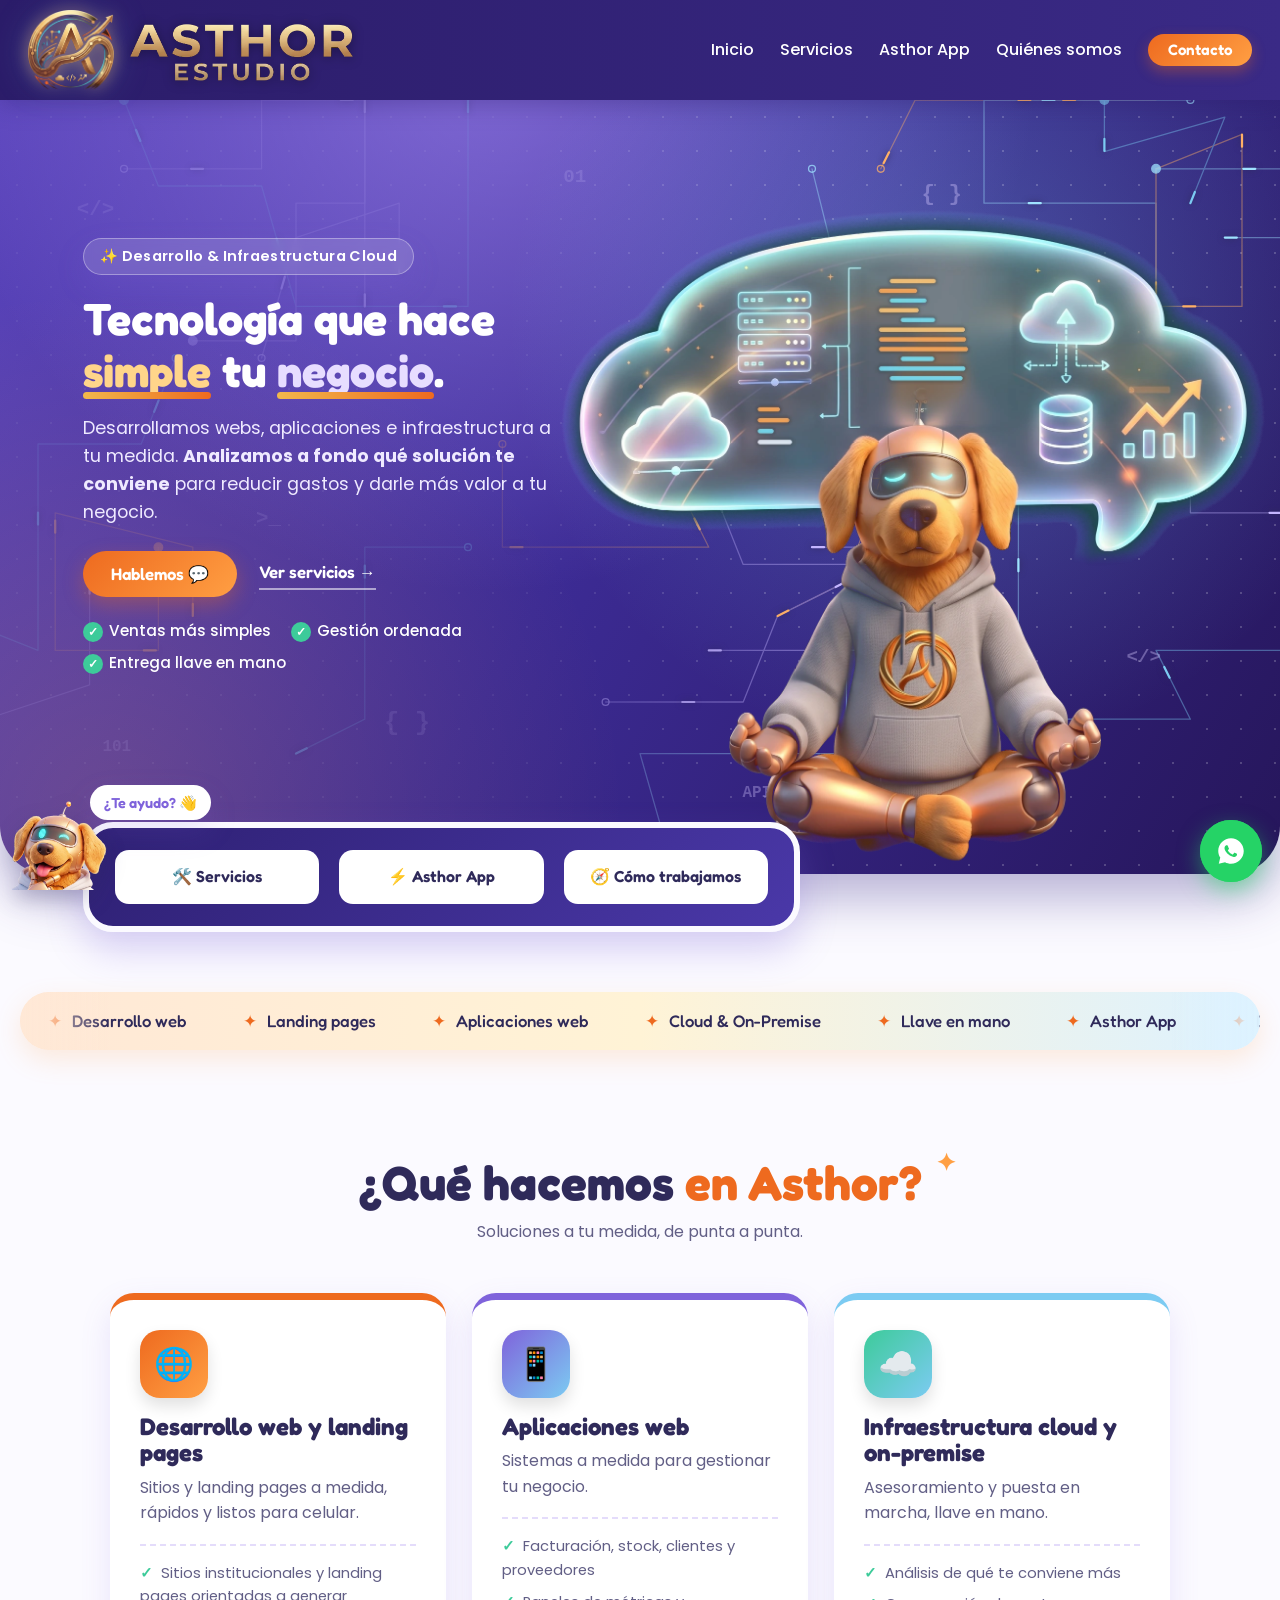
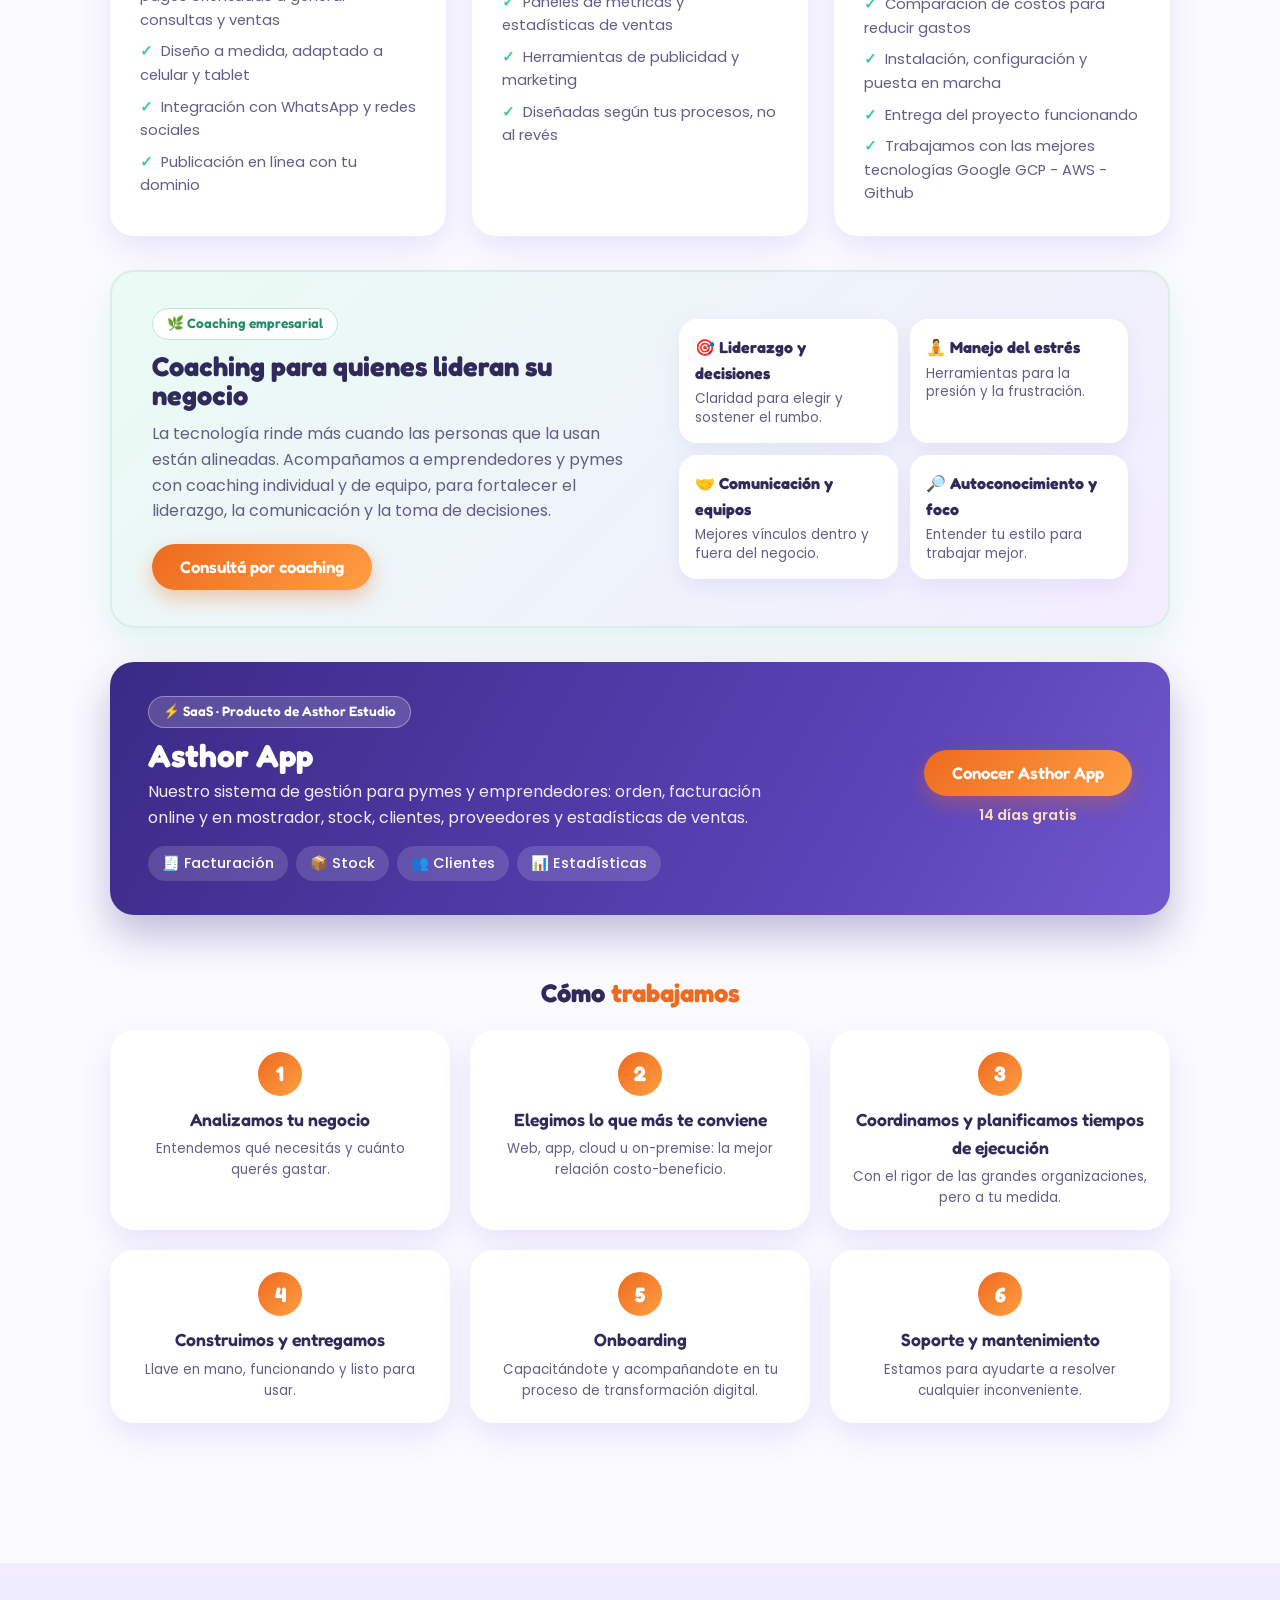
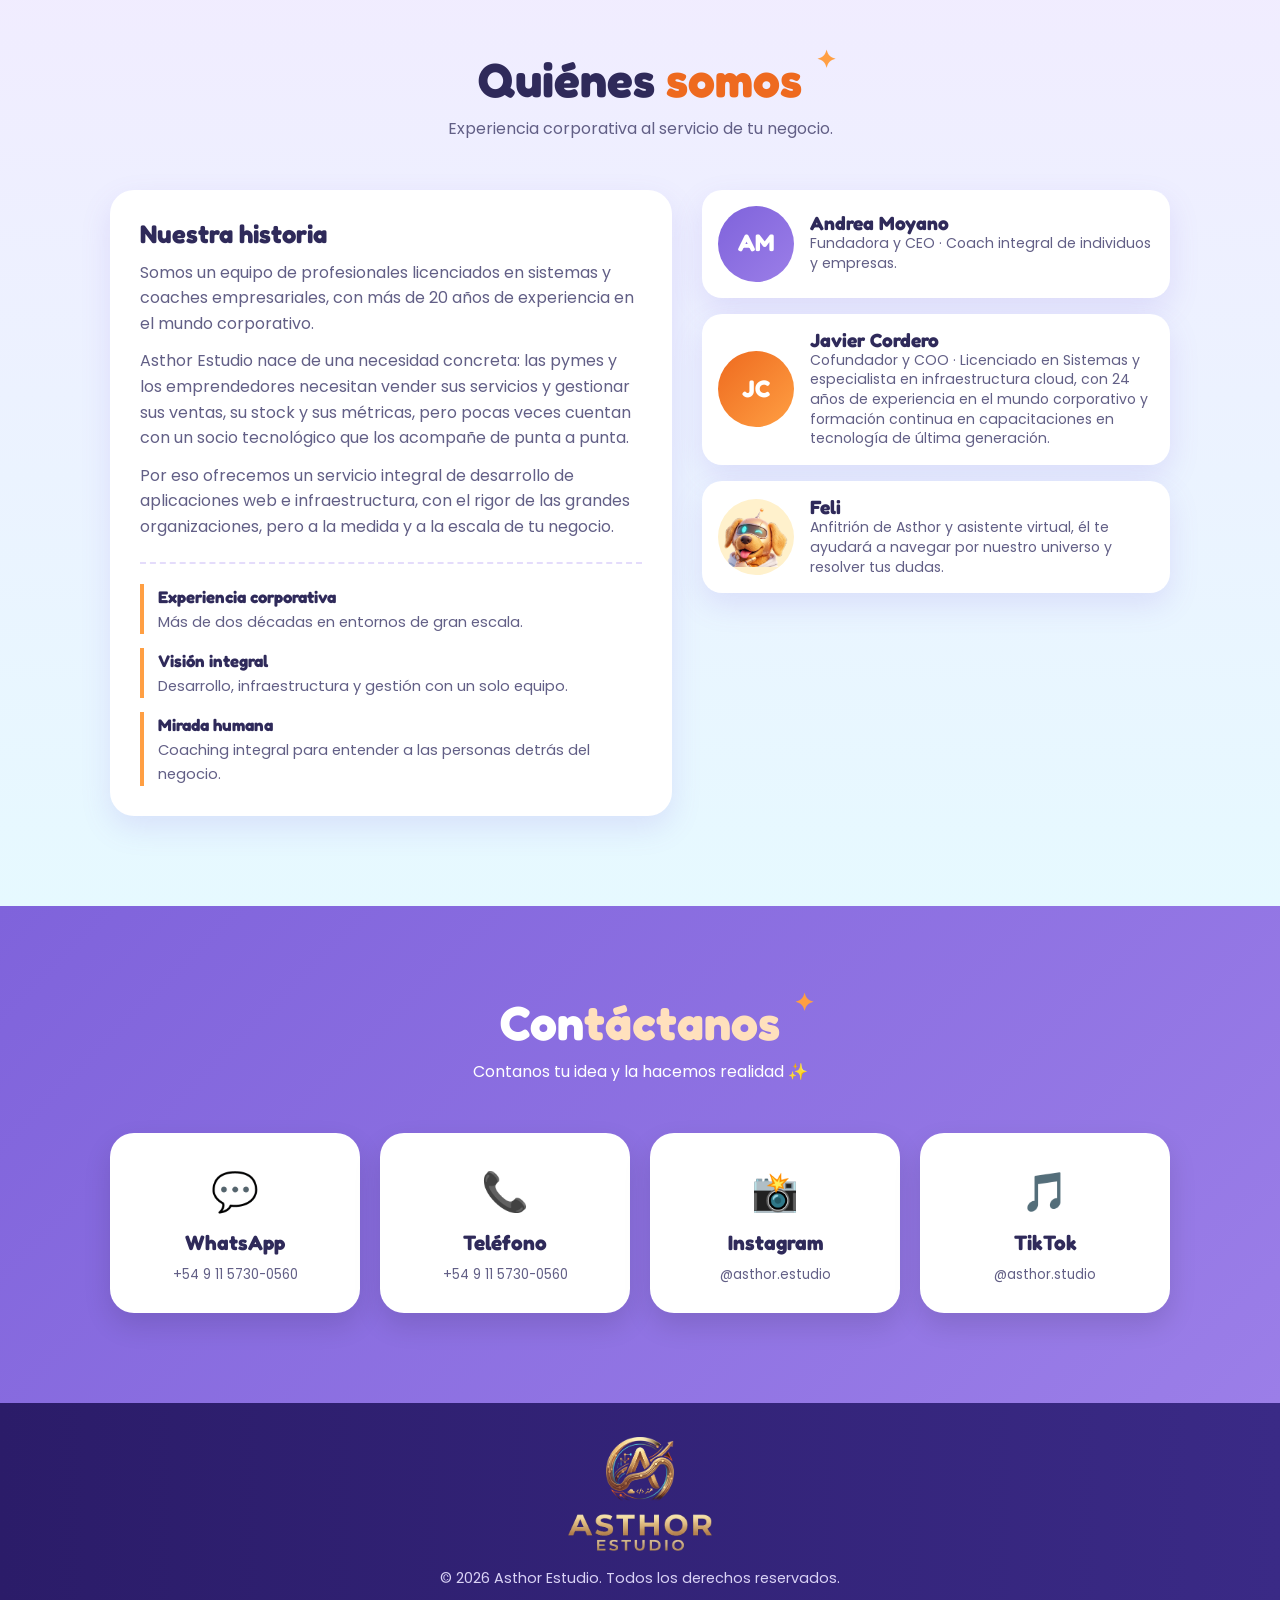
==== index.html @ 8342a40b "primer commit de Asthor web y Asthor app" ====
<!DOCTYPE html>
<html lang="es">
<head>
  <meta charset="UTF-8">
  <meta name="viewport" content="width=device-width, initial-scale=1">
  <title>Asthor Estudio | Desarrollo e infraestructura cloud</title>
  <meta name="description" content="Asthor Estudio: desarrollo web, aplicaciones, infraestructura cloud y on-premise llave en mano, y Asthor App, el sistema de gestión para pymes.">
  <link rel="icon" type="image/png" href="img/favicon.png">
  <meta name="theme-color" content="#3A2A86">
  <meta property="og:type" content="website">
  <meta property="og:locale" content="es_AR">
  <meta property="og:site_name" content="Asthor Estudio">
  <meta property="og:title" content="Asthor Estudio | Tecnología que hace simple tu negocio">
  <meta property="og:description" content="Desarrollo web, aplicaciones e infraestructura cloud llave en mano, y Asthor App, el sistema de gestión para pymes.">
  <meta property="og:url" content="https://asthor.com.ar/">
  <meta property="og:image" content="https://asthor.com.ar/img/og-asthor.jpg">
  <meta name="twitter:card" content="summary_large_image">
  <link rel="canonical" href="https://asthor.com.ar/">
  <link rel="preconnect" href="https://fonts.googleapis.com">
  <link rel="preconnect" href="https://fonts.gstatic.com" crossorigin>
  <link href="https://fonts.googleapis.com/css2?family=Fredoka:wght@500;600;700&family=Poppins:wght@400;500;600&display=swap" rel="stylesheet">
  <link rel="stylesheet" href="brand.css">
  <link rel="stylesheet" href="styles.css">
</head>
<body>

  <!-- NAV -->
  <header class="nav">
    <a href="#inicio" class="brand"><img class="brand-mark" src="img/asthor-mark.webp" width="700" height="650" alt=""><img class="brand-word" src="img/asthor-word.webp" width="816" height="227" alt="Asthor Estudio"></a>
    <button class="burger" id="burger" aria-label="Abrir menú" aria-expanded="false"><span></span><span></span><span></span></button>
    <nav class="links" id="links">
      <a href="#inicio">Inicio</a>
      <a href="#servicios">Servicios</a>
      <a href="asthor-app.html">Asthor App</a>
      <a href="#nosotros">Quiénes somos</a>
      <a href="#contacto" class="btn btn-sm">Contacto</a>
    </nav>
  </header>

  <main>
    <!-- INICIO -->
    <section id="inicio" class="stage">
      <div class="panel"><div class="tech-bg" aria-hidden="true"><svg class="tb-svg" viewBox="0 0 1600 900" preserveAspectRatio="xMidYMid slice" aria-hidden="true"><g fill="none" stroke-width="1.5" stroke-linecap="round" stroke-linejoin="round" opacity=".42"><path d="M1120 680L1120 440L880 440L920 540L1160 540L1160 460L960 460" stroke="#C4B5FF"/><path d="M400 760L480 720L480 520L600 520" stroke="#7CCBF2"/><path d="M1240 0L1400 0L1400 0L1280 0L1280 0L1120 0L1080 80" stroke="#FFB066"/><path d="M1000 520L1160 520L1160 600L1080 560L1080 360" stroke="#C4B5FF"/><path d="M1400 240L1400 120L1200 120L1200 0L1440 0" stroke="#9FE3FF"/><path d="M520 200L520 120L400 160L360 300" stroke="#C4B5FF"/><path d="M600 0L600 240L400 240L360 100L240 100L200 0" stroke="#7CCBF2"/><path d="M960 600L1040 560L1080 440L840 440L880 520L640 520L640 400" stroke="#FFB066"/><path d="M1040 560L960 600L920 700L760 700" stroke="#C4B5FF"/><path d="M1480 160L1600 160L1560 80L1400 80" stroke="#9FE3FF"/><path d="M160 560L160 680L40 720L40 900" stroke="#C4B5FF"/><path d="M1240 720L1440 720L1400 640L1600 640L1600 880L1600 840L1600 900" stroke="#7CCBF2"/><path d="M280 600L280 520L120 480L120 640L240 640L240 520" stroke="#FFB066"/><path d="M480 240L480 0L360 0L360 80L200 80" stroke="#C4B5FF"/><path d="M1200 320L1000 320L1000 160L1240 160L1200 240L1040 240L1000 80" stroke="#9FE3FF"/><path d="M480 0L480 120L400 120L400 280L280 280" stroke="#C4B5FF"/><path d="M0 600L100 640L100 400L220 400L260 300" stroke="#7CCBF2"/><path d="M1160 240L1400 240L1400 80L1500 40L1500 240L1260 240L1260 400" stroke="#FFB066"/><path d="M880 640L1080 640L1080 800L1160 800" stroke="#C4B5FF"/><path d="M1360 400L1240 400L1240 640L1040 640L1040 760L800 760L840 900" stroke="#9FE3FF"/><path d="M1560 240L1560 480L1440 480L1440 400L1360 400" stroke="#C4B5FF"/><path d="M1440 120L1480 20L1340 60L1340 0" stroke="#7CCBF2"/></g><g fill="none" stroke-width="2.6" stroke-linecap="round" stroke-linejoin="round" class="tb-pulse"><path d="M1120 680L1120 440L880 440L920 540L1160 540L1160 460L960 460" stroke="#C4B5FF" style="animation-delay:-0.0s"/><path d="M400 760L480 720L480 520L600 520" stroke="#7CCBF2" style="animation-delay:-0.9s"/><path d="M1240 0L1400 0L1400 0L1280 0L1280 0L1120 0L1080 80" stroke="#FFB066" style="animation-delay:-1.8s"/><path d="M1000 520L1160 520L1160 600L1080 560L1080 360" stroke="#C4B5FF" style="animation-delay:-2.7s"/><path d="M1400 240L1400 120L1200 120L1200 0L1440 0" stroke="#9FE3FF" style="animation-delay:-3.6s"/><path d="M520 200L520 120L400 160L360 300" stroke="#C4B5FF" style="animation-delay:-4.5s"/><path d="M600 0L600 240L400 240L360 100L240 100L200 0" stroke="#7CCBF2" style="animation-delay:-5.4s"/><path d="M960 600L1040 560L1080 440L840 440L880 520L640 520L640 400" stroke="#FFB066" style="animation-delay:-6.3s"/><path d="M1040 560L960 600L920 700L760 700" stroke="#C4B5FF" style="animation-delay:-7.2s"/><path d="M1480 160L1600 160L1560 80L1400 80" stroke="#9FE3FF" style="animation-delay:-8.1s"/><path d="M160 560L160 680L40 720L40 900" stroke="#C4B5FF" style="animation-delay:-9.0s"/><path d="M1240 720L1440 720L1400 640L1600 640L1600 880L1600 840L1600 900" stroke="#7CCBF2" style="animation-delay:-9.9s"/><path d="M280 600L280 520L120 480L120 640L240 640L240 520" stroke="#FFB066" style="animation-delay:-10.8s"/><path d="M480 240L480 0L360 0L360 80L200 80" stroke="#C4B5FF" style="animation-delay:-11.7s"/><path d="M1200 320L1000 320L1000 160L1240 160L1200 240L1040 240L1000 80" stroke="#9FE3FF" style="animation-delay:-12.6s"/><path d="M480 0L480 120L400 120L400 280L280 280" stroke="#C4B5FF" style="animation-delay:-13.5s"/><path d="M0 600L100 640L100 400L220 400L260 300" stroke="#7CCBF2" style="animation-delay:-14.4s"/><path d="M1160 240L1400 240L1400 80L1500 40L1500 240L1260 240L1260 400" stroke="#FFB066" style="animation-delay:-15.3s"/><path d="M880 640L1080 640L1080 800L1160 800" stroke="#C4B5FF" style="animation-delay:-16.2s"/><path d="M1360 400L1240 400L1240 640L1040 640L1040 760L800 760L840 900" stroke="#9FE3FF" style="animation-delay:-17.1s"/><path d="M1560 240L1560 480L1440 480L1440 400L1360 400" stroke="#C4B5FF" style="animation-delay:-18.0s"/><path d="M1440 120L1480 20L1340 60L1340 0" stroke="#7CCBF2" style="animation-delay:-18.9s"/></g><g opacity=".75"><circle cx="960" cy="460" r="5" fill="#C4B5FF" stroke="#C4B5FF" stroke-width="1.5"/><circle cx="600" cy="520" r="4" fill="none" stroke="#7CCBF2" stroke-width="1.5"/><circle cx="1080" cy="80" r="4" fill="none" stroke="#FFB066" stroke-width="1.5"/><circle cx="1080" cy="360" r="5" fill="#C4B5FF" stroke="#C4B5FF" stroke-width="1.5"/><circle cx="1440" cy="0" r="4" fill="none" stroke="#9FE3FF" stroke-width="1.5"/><circle cx="360" cy="300" r="4" fill="none" stroke="#C4B5FF" stroke-width="1.5"/><circle cx="200" cy="0" r="5" fill="#7CCBF2" stroke="#7CCBF2" stroke-width="1.5"/><circle cx="640" cy="400" r="4" fill="none" stroke="#FFB066" stroke-width="1.5"/><circle cx="760" cy="700" r="4" fill="none" stroke="#C4B5FF" stroke-width="1.5"/><circle cx="1400" cy="80" r="5" fill="#9FE3FF" stroke="#9FE3FF" stroke-width="1.5"/><circle cx="40" cy="900" r="4" fill="none" stroke="#C4B5FF" stroke-width="1.5"/><circle cx="1600" cy="900" r="4" fill="none" stroke="#7CCBF2" stroke-width="1.5"/><circle cx="240" cy="520" r="5" fill="#FFB066" stroke="#FFB066" stroke-width="1.5"/><circle cx="200" cy="80" r="4" fill="none" stroke="#C4B5FF" stroke-width="1.5"/><circle cx="1000" cy="80" r="4" fill="none" stroke="#9FE3FF" stroke-width="1.5"/><circle cx="280" cy="280" r="5" fill="#C4B5FF" stroke="#C4B5FF" stroke-width="1.5"/><circle cx="260" cy="300" r="4" fill="none" stroke="#7CCBF2" stroke-width="1.5"/><circle cx="1260" cy="400" r="4" fill="none" stroke="#FFB066" stroke-width="1.5"/><circle cx="1160" cy="800" r="5" fill="#C4B5FF" stroke="#C4B5FF" stroke-width="1.5"/><circle cx="840" cy="900" r="4" fill="none" stroke="#9FE3FF" stroke-width="1.5"/><circle cx="1360" cy="400" r="4" fill="none" stroke="#C4B5FF" stroke-width="1.5"/><circle cx="1340" cy="0" r="5" fill="#7CCBF2" stroke="#7CCBF2" stroke-width="1.5"/></g></svg><span class="tb-g" style="left:6%;top:12%;animation-delay:0s;font-size:1.3rem">&lt;/&gt;</span><span class="tb-g" style="left:30%;top:78%;animation-delay:-4s;font-size:1.6rem">{ }</span><span class="tb-g" style="left:44%;top:8%;animation-delay:-2s;font-size:1.2rem">01</span><span class="tb-g" style="left:58%;top:88%;animation-delay:-6s;font-size:1.0rem">API</span><span class="tb-g" style="left:20%;top:52%;animation-delay:-8s;font-size:1.3rem">&gt;_</span><span class="tb-g" style="left:88%;top:70%;animation-delay:-3s;font-size:1.2rem">&lt;/&gt;</span><span class="tb-g" style="left:72%;top:10%;animation-delay:-5s;font-size:1.4rem">{ }</span><span class="tb-g" style="left:8%;top:82%;animation-delay:-7s;font-size:1.0rem">101</span></div>
        <span class="sparkle s1">✦</span><span class="sparkle s2">✦</span><span class="sparkle s3">✦</span>
        <div class="panel-text">
          <p class="pill">✨ Desarrollo &amp; Infraestructura Cloud</p>
          <h1>
            <span class="line" style="--d:.1s">Tecnología que hace</span>
            <span class="line" style="--d:.35s"><em class="grad">simple</em> tu <em class="grad g2">negocio</em>&#8288;.</span>
          </h1>
          <p class="lead">Desarrollamos webs, aplicaciones e infraestructura a tu medida. <strong>Analizamos a fondo qué solución te conviene</strong> para reducir gastos y darle más valor a tu negocio.</p>
          <div class="cta">
            <a class="btn btn-primary" data-link="whatsapp" target="_blank" rel="noopener">Hablemos 💬</a>
            <a class="cta-link" href="#servicios">Ver servicios <span>→</span></a>
          </div>
          <ul class="trust"><li>Ventas más simples</li><li>Gestión ordenada</li><li>Entrega llave en mano</li></ul>
        </div>
        <div class="panel-feli">
          <div class="glow"></div>
          <div class="feli-wrap"><img class="feli-img" src="img/feli-hero.webp" width="1500" height="1391" alt="Feli, el perrito robot anfitrión de Asthor, meditando junto a la nube de tecnologías" fetchpriority="high"></div>
        </div>
      </div>
      <nav class="quick" aria-label="Accesos rápidos">
        <a href="#servicios">🛠️ Servicios</a>
        <a href="asthor-app.html">⚡ Asthor App</a>
        <a href="#proceso">🧭 Cómo trabajamos</a>
      </nav>
    </section>

    <!-- CINTA -->
    <div class="marquee" aria-hidden="true">
      <div class="track" id="track">
        <span><i>✦</i>Desarrollo web</span><span><i>✦</i>Landing pages</span><span><i>✦</i>Aplicaciones web</span><span><i>✦</i>Cloud &amp; On-Premise</span><span><i>✦</i>Llave en mano</span><span><i>✦</i>Asthor App</span>
      </div>
    </div>

    <!-- SERVICIOS -->
    <section id="servicios" class="section">
      <div class="container">
        <h2 class="title reveal">¿Qué hacemos <em class="acc">en Asthor?</em></h2>
        <p class="sub reveal">Soluciones a tu medida, de punta a punta.</p>

        <div class="grid svc-grid">
          <article class="card svc reveal" style="--c:var(--coral)">
            <div class="icon" style="--g:linear-gradient(135deg,#EE6A1F,#FF9F43)">🌐</div>
            <h3>Desarrollo web y landing pages</h3>
            <p>Sitios y landing pages a medida, rápidos y listos para celular.</p>
            <div class="svc-detail" id="d1"><div>
              <!-- EDITAR: detalle real del servicio -->
              <ul><li>Sitios institucionales y landing pages orientadas a generar consultas y ventas</li><li>Diseño a medida, adaptado a celular y tablet</li><li>Integración con WhatsApp y redes sociales</li><li>Publicación en línea con tu dominio</li></ul>
            </div></div>
          </article>

          <article class="card svc reveal" style="--c:var(--violet)">
            <div class="icon" style="--g:linear-gradient(135deg,#7F63DB,#7CCBF2)">📱</div>
            <h3>Aplicaciones web</h3>
            <p>Sistemas a medida para gestionar tu negocio.</p>
            <div class="svc-detail" id="d2"><div>
              <ul><li>Facturación, stock, clientes y proveedores</li><li>Paneles de métricas y estadísticas de ventas</li><li>Herramientas de publicidad y marketing</li><li>Diseñadas según tus procesos, no al revés</li></ul>
            </div></div>
          </article>

          <article class="card svc reveal" style="--c:var(--sky)">
            <div class="icon" style="--g:linear-gradient(135deg,#3DCB9A,#7CCBF2)">☁️</div>
            <h3>Infraestructura cloud y on-premise</h3>
            <p>Asesoramiento y puesta en marcha, llave en mano.</p>
            <div class="svc-detail" id="d3"><div>
              <ul><li>Análisis de qué te conviene más</li><li>Comparación de costos para reducir gastos</li><li>Instalación, configuración y puesta en marcha</li><li>Entrega del proyecto funcionando</li><li>Trabajamos con las mejores tecnologías Google GCP - AWS - Github</li></ul>
            </div></div>
          </article>
        </div>

        <div class="coach-banner reveal" id="coaching">
          <div class="cb-text">
            <span class="cb-badge">🌿 Coaching empresarial</span>
            <h3>Coaching para quienes lideran su negocio</h3>
            <p>La tecnología rinde más cuando las personas que la usan están alineadas. Acompañamos a emprendedores y pymes con coaching individual y de equipo, para fortalecer el liderazgo, la comunicación y la toma de decisiones.</p>
            <a class="btn btn-primary" data-link="coaching" target="_blank" rel="noopener">Consultá por coaching</a>
          </div>
          <ul class="cb-list">
            <li><b>🎯 Liderazgo y decisiones</b><span>Claridad para elegir y sostener el rumbo.</span></li>
            <li><b>🧘 Manejo del estrés</b><span>Herramientas para la presión y la frustración.</span></li>
            <li><b>🤝 Comunicación y equipos</b><span>Mejores vínculos dentro y fuera del negocio.</span></li>
            <li><b>🔎 Autoconocimiento y foco</b><span>Entender tu estilo para trabajar mejor.</span></li>
          </ul>
        </div>

        <div class="app-banner reveal">
          <div class="sb-text">
            <span class="sb-badge">⚡ SaaS · Producto de Asthor Estudio</span>
            <h3>Asthor App</h3>
            <p>Nuestro sistema de gestión para pymes y emprendedores: orden, facturación online y en mostrador, stock, clientes, proveedores y estadísticas de ventas.</p>
            <ul class="sb-chips"><li>🧾 Facturación</li><li>📦 Stock</li><li>👥 Clientes</li><li>📊 Estadísticas</li></ul>
          </div>
          <div class="sb-cta">
            <a class="btn btn-primary" href="asthor-app.html">Conocer Asthor App</a>
            <span>14 días gratis</span>
          </div>
        </div>

        <h3 class="mini-title reveal" id="proceso" style="margin-top:64px">Cómo <em class="acc">trabajamos</em></h3>
        <ol class="steps">
          <li class="reveal"><b>1</b><span>Analizamos tu negocio</span><small>Entendemos qué necesitás y cuánto querés gastar.</small></li>
          <li class="reveal"><b>2</b><span>Elegimos lo que más te conviene</span><small>Web, app, cloud u on-premise: la mejor relación costo-beneficio.</small></li>
          <li class="reveal"><b>3</b><span>Coordinamos y planificamos tiempos de ejecución</span><small>Con el rigor de las grandes organizaciones, pero a tu medida.</small></li>
          <li class="reveal"><b>4</b><span>Construimos y entregamos</span><small>Llave en mano, funcionando y listo para usar.</small></li>
          <li class="reveal"><b>5</b><span>Onboarding</span><small>Capacitándote y acompañandote en tu proceso de transformación digital.</small></li>
          <li class="reveal"><b>6</b><span>Soporte y mantenimiento</span><small>Estamos para ayudarte a resolver cualquier inconveniente.</small></li>
        </ol>
      </div>
    </section>

    <!-- QUIÉNES SOMOS -->
    <section id="nosotros" class="section alt">
      <div class="container">
        <h2 class="title reveal">Quiénes <em class="acc">somos</em></h2>
        <p class="sub reveal">Experiencia corporativa al servicio de tu negocio.</p>

        <div class="about">
          <div class="story reveal">
            <h3>Nuestra historia</h3>
            <p>Somos un equipo de profesionales licenciados en sistemas y coaches empresariales, con más de 20 años de experiencia en el mundo corporativo.</p>
            <p>Asthor Estudio nace de una necesidad concreta: las pymes y los emprendedores necesitan vender sus servicios y gestionar sus ventas, su stock y sus métricas, pero pocas veces cuentan con un socio tecnológico que los acompañe de punta a punta.</p>
            <p>Por eso ofrecemos un servicio integral de desarrollo de aplicaciones web e infraestructura, con el rigor de las grandes organizaciones, pero a la medida y a la escala de tu negocio.</p>
            <ul class="pillars">
              <li><b>Experiencia corporativa</b><span>Más de dos décadas en entornos de gran escala.</span></li>
              <li><b>Visión integral</b><span>Desarrollo, infraestructura y gestión con un solo equipo.</span></li>
              <li><b>Mirada humana</b><span>Coaching integral para entender a las personas detrás del negocio.</span></li>
            </ul>
          </div>

          <div class="team">
            <div class="member reveal">
              <div class="avatar" style="--g:linear-gradient(135deg,#7F63DB,#9B7EE8)"><b>AM</b></div>
              <h4>Andrea Moyano</h4><p>Fundadora y CEO · Coach integral de individuos y empresas.</p>
            </div>
            <div class="member reveal">
              <div class="avatar" style="--g:linear-gradient(135deg,#EE6A1F,#FF9F43)"><b>JC</b></div>
              <h4>Javier Cordero</h4><p>Cofundador y COO · Licenciado en Sistemas y especialista en infraestructura cloud, con 24 años de experiencia en el mundo corporativo y formación continua en capacitaciones en tecnología de última generación.</p>
            </div>
            <div class="member reveal">
              <div class="avatar feli-mini"><img src="img/feli-head.webp" width="360" height="333" alt="Feli" loading="lazy"></div>
              <h4>Feli</h4><p>Anfitrión de Asthor y asistente virtual, él te ayudará a navegar por nuestro universo y resolver tus dudas.</p>
            </div>
          </div>
        </div>
      </div>
    </section>

    <!-- CONTACTO -->
    <section id="contacto" class="section contact">
      <div class="container">
        <h2 class="title reveal" style="color:#fff">Con<em class="acc">táctanos</em></h2>
        <p class="sub reveal" style="color:#fff">Contanos tu idea y la hacemos realidad ✨</p>
        <div class="c-grid">
          <a class="c-card reveal" data-link="whatsapp" target="_blank" rel="noopener"><span>💬</span><b>WhatsApp</b><small data-phone></small></a>
          <a class="c-card reveal" data-link="phone"><span>📞</span><b>Teléfono</b><small data-phone></small></a>
          <a class="c-card reveal" data-link="instagram" target="_blank" rel="noopener"><span>📸</span><b>Instagram</b><small data-ig></small></a>
          <a class="c-card reveal" data-link="tiktok" target="_blank" rel="noopener"><span>🎵</span><b>TikTok</b><small data-tt></small></a>
        </div>
      </div>
    </section>
  </main>

  <footer class="footer">
    <img class="foot-logo" src="img/asthor-mark.webp" width="700" height="650" alt=""><img class="foot-word" src="img/asthor-word.webp" width="816" height="227" alt="Asthor Estudio">
    <p>© <span id="year"></span> Asthor Estudio. Todos los derechos reservados.</p>
  </footer>

  <!-- WHATSAPP FLOTANTE -->
  <a class="wa" data-link="whatsapp" target="_blank" rel="noopener" aria-label="Escribinos por WhatsApp">
    <svg viewBox="0 0 32 32" width="34" height="34" aria-hidden="true"><path fill="#fff" d="M16 4C9.4 4 4 9.3 4 15.9c0 2.3.7 4.5 1.9 6.3L4.5 28l5.9-1.5c1.7.9 3.6 1.4 5.6 1.4 6.6 0 12-5.3 12-11.9S22.6 4 16 4z"/><path fill="#25D366" d="M21.7 18.7c-.3-.2-1.8-.9-2.1-1-.3-.1-.5-.2-.7.2-.2.3-.8 1-1 1.2-.2.2-.4.2-.7.1-.3-.2-1.3-.5-2.4-1.5-.9-.8-1.5-1.8-1.7-2.1-.2-.3 0-.5.1-.6.1-.1.3-.4.5-.5.2-.2.2-.3.3-.5.1-.2.1-.4 0-.5-.1-.2-.7-1.700-1-2.300-.3-.6-.5-.5-.7-.5h-.6c-.2 0-.5.1-.8.4-.3.3-1 1-1 2.400s1 2.800 1.200 3c.1.2 2 3.100 4.900 4.300 2.900 1.200 2.900.8 3.400.8.500-.1 1.800-.7 2-1.400.3-.7.3-1.300.2-1.400-.1-.1-.3-.2-.6-.4z"/></svg>
  </a>

  <!-- FELI BOT -->
  <div class="bot" id="bot">
    <div class="bubble" id="bubble" role="dialog" aria-label="Menú de Feli">
      <button class="close" id="botClose" aria-label="Cerrar">✕</button>
      <p id="botMsg">¡Guau! Soy Feli 🐾, tu asistente. ¿En qué puedo ayudarte?</p>
      <div class="menu">
        <button data-go="inicio">🏠 Inicio</button>
        <button data-go="servicios">🛠️ Servicios</button>
        <button data-go="app">⚡ Asthor App</button>
        <button data-go="nosotros">👥 Quiénes somos</button>
        <button data-go="contacto">📞 Contacto</button>
      </div>
    </div>
    <span class="hint">¿Te ayudo? 👋</span>
    <button class="bot-toggle" id="botToggle" aria-label="Hablar con Feli"><img class="feli feli-bot" src="img/feli-head.webp" width="360" height="333" alt=""></button>
  </div>

  <script src="script.js"></script>
</body>
</html>
---- brand.css ----
/* ===== MARCA ASTHOR ESTUDIO / ASTHOR APP =====
   Paleta única. Usar este archivo en ambas webs y en la app. */
:root{
  /* Naranja: acción principal (botones, precios, llamados a comprar) */
  --coral:#EE6A1F;   --orange:#FF9F43;
  /* Lila: identidad de marca (menú, secciones, títulos destacados) */
  --violet:#7F63DB;  --violet-soft:#9B7EE8;
  /* Celeste: fondos suaves y acciones secundarias */
  --sky:#7CCBF2;     --sky-soft:#B5E3F8;
  /* Menta: confianza y "resuelto" (tildes, estados OK) */
  --teal:#3DCB9A;
  /* Acento cálido suave */
  --yellow:#FFC27A;
  /* Neutros */
  --ink:#2F2A5A; --muted:#625F86; --bg:#FBFAFF;
  /* Noche: violeta profundo (aclarado) para paneles y logo */
  --night:#3A2A86; --night-2:#5A44B8;
  --gold:#F2B84B;
  --r:24px;
  --shadow:0 12px 30px rgba(127,99,219,.15);
}
---- styles.css ----
*{box-sizing:border-box;margin:0;padding:0}
html{scroll-behavior:smooth;scroll-padding-top:80px}
body{font-family:'Poppins',sans-serif;color:var(--ink);background:var(--bg);line-height:1.6;overflow-x:hidden}
h1,h2,h3,h4,.brand,.btn{font-family:'Fredoka',sans-serif;line-height:1.1}
a{color:inherit;text-decoration:none}
.container{max-width:1100px;margin:0 auto;padding:0 20px}
.js .reveal{opacity:0;transform:translateY(40px) scale(.97);transition:opacity .7s ease,transform .7s cubic-bezier(.2,1.3,.4,1)}
.js .reveal.in{opacity:1;transform:none}

/* NAV */
.nav{position:fixed;top:0;left:0;right:0;z-index:50;display:flex;align-items:center;justify-content:space-between;padding:12px 24px;background:rgba(251,250,255,.85);backdrop-filter:blur(10px);box-shadow:0 2px 20px rgba(127,99,219,.08)}
.brand{font-size:1.5rem;font-weight:600;display:flex;align-items:center;gap:6px}
.brand b{background:linear-gradient(90deg,var(--coral),var(--orange));-webkit-background-clip:text;background-clip:text;color:transparent}
.brand-spark{color:var(--yellow);font-size:1.6rem;display:inline-block;animation:spin 6s linear infinite;text-shadow:0 0 12px var(--orange)}
.links{display:flex;align-items:center;gap:26px;font-weight:500}
.links a:not(.btn){position:relative;padding:4px 0}
.links a:not(.btn)::after{content:"";position:absolute;left:0;bottom:0;height:3px;width:100%;border-radius:3px;background:linear-gradient(90deg,var(--coral),var(--yellow));transform:scaleX(0);transform-origin:left;transition:transform .3s}
.links a:not(.btn):hover::after{transform:scaleX(1)}
.burger{display:none;background:none;border:0;cursor:pointer;width:32px;height:26px;flex-direction:column;justify-content:space-between}
.burger span{display:block;height:4px;border-radius:4px;background:var(--violet);transition:.3s}

/* BOTONES */
.btn{position:relative;display:inline-flex;align-items:center;gap:8px;padding:14px 28px;border-radius:999px;font-weight:600;font-size:1.05rem;color:#fff;border:0;cursor:pointer;overflow:hidden;box-shadow:0 8px 20px rgba(238,106,31,.35);transition:transform .25s cubic-bezier(.3,1.8,.5,1),box-shadow .25s}
.btn::after{content:"";position:absolute;top:0;left:-80%;width:50%;height:100%;background:linear-gradient(120deg,transparent,rgba(255,255,255,.65),transparent);transform:skewX(-20deg)}
.btn:hover::after{animation:sweep .7s}
.btn:hover{transform:translateY(-4px) scale(1.07);box-shadow:0 14px 28px rgba(238,106,31,.4)}
.btn:active{transform:scale(.94)}
.btn-primary{background:linear-gradient(135deg,var(--coral),var(--orange));animation:wiggle 5s ease-in-out infinite}
.btn-primary:hover{animation:none}
.btn-alt{background:linear-gradient(135deg,var(--teal),var(--sky));box-shadow:0 8px 20px rgba(61,203,154,.35)}
.btn-sm{padding:8px 20px;font-size:.95rem;background:linear-gradient(135deg,var(--violet),var(--sky));box-shadow:0 6px 14px rgba(127,99,219,.3)}

/* HERO */
.hero{position:relative;min-height:100vh;display:grid;grid-template-columns:1.1fr .9fr;align-items:center;gap:20px;max-width:1100px;margin:0 auto;padding:110px 20px 60px}
.hero::before{content:"";position:absolute;inset:0 -50vw;z-index:-2;background:linear-gradient(180deg,#F3EDFF 0%,#EAF6FF 55%,var(--bg) 100%)}
.blob{position:absolute;z-index:-1;border-radius:50%;filter:blur(50px);opacity:.55;animation:float 9s ease-in-out infinite}
.b1{width:280px;height:280px;background:var(--yellow);top:8%;left:-5%}
.b2{width:320px;height:320px;background:var(--teal);bottom:5%;right:5%;animation-delay:-3s}
.b3{width:220px;height:220px;background:var(--coral);top:25%;right:30%;animation-delay:-6s;opacity:.35}
.sparkle{position:absolute;color:var(--orange);font-size:1.6rem;animation:twinkle 2.4s ease-in-out infinite}
.s1{top:18%;left:46%}.s2{top:70%;left:8%;animation-delay:-.8s;color:var(--violet)}.s3{top:30%;right:3%;animation-delay:-1.5s;color:var(--teal)}.s4{bottom:12%;left:48%;animation-delay:-2s;color:var(--coral)}
.pill{display:inline-block;background:#fff;color:var(--violet);font-weight:600;font-size:.9rem;padding:6px 16px;border-radius:999px;box-shadow:var(--shadow);margin-bottom:18px;animation:pop .6s both}
.hero h1{font-size:clamp(2.6rem,7vw,4.6rem);font-weight:700;margin-bottom:20px}
.line{display:block;opacity:0;transform:translateY(40px) rotate(2deg);animation:rise .8s var(--d) cubic-bezier(.2,1.4,.4,1) forwards}
.grad{position:relative;display:inline-block;font-style:normal;background:linear-gradient(90deg,var(--coral),var(--orange),var(--yellow),var(--coral));background-size:200% auto;-webkit-background-clip:text;background-clip:text;color:transparent;animation:shine 3s linear infinite}
.grad.g2{background-image:linear-gradient(90deg,var(--violet),var(--sky),var(--teal),var(--violet))}
.grad::after{content:"";position:absolute;left:0;bottom:-2px;height:7px;width:100%;border-radius:7px;background:linear-gradient(90deg,var(--yellow),var(--coral));transform:scaleX(0);transform-origin:left;animation:underline .8s 1s forwards}
.lead{font-size:1.15rem;color:var(--muted);max-width:520px;margin-bottom:28px;animation:pop .8s .5s both}
.cta{display:flex;flex-wrap:wrap;gap:14px;animation:pop .8s .7s both}

.hero-feli{position:relative;display:flex;justify-content:center;align-items:center}
.glow{position:absolute;width:340px;height:340px;border-radius:50%;background:radial-gradient(circle,#fff 0%,var(--yellow) 45%,transparent 70%);animation:pulse 3s ease-in-out infinite}
.feli-wrap{position:relative;width:min(340px,80vw)}
.tag{position:absolute;bottom:4%;right:6%;background:#fff;color:var(--violet);font-family:'Fredoka';font-weight:600;padding:8px 16px;border-radius:999px;box-shadow:var(--shadow);animation:float 3s ease-in-out infinite}

/* FELI (animaciones tipo mascota) */
.feli{display:block;width:100%;height:auto;overflow:visible;transform-origin:50% 100%;animation:bob 2.6s ease-in-out infinite;filter:drop-shadow(0 10px 12px rgba(127,99,219,.2))}
.feli .tail{transform-box:fill-box;transform-origin:0% 100%;animation:wag .45s ease-in-out infinite alternate}
.feli .ear-l{transform-box:fill-box;transform-origin:70% 10%;animation:flapL 3s ease-in-out infinite}
.feli .ear-r{transform-box:fill-box;transform-origin:30% 10%;animation:flapR 3s ease-in-out infinite .4s}
.feli .blink{transform-box:fill-box;transform-origin:center;animation:blink 4s infinite}
.feli .look{transform:translate(var(--ex,0px),var(--ey,0px));transition:transform .15s}
.feli .spark{transform-box:fill-box;transform-origin:center;animation:glow 1.4s ease-in-out infinite}
.feli .tongue{transform-box:fill-box;transform-origin:50% 0;animation:pant .6s ease-in-out infinite alternate}
.feli.jump{animation:jump .8s cubic-bezier(.3,1.5,.5,1)}

/* MARQUEE */
.marquee{overflow:hidden;background:linear-gradient(90deg,var(--violet),var(--sky),var(--teal));color:#fff;padding:14px 0;transform:rotate(-1deg);margin:-10px -10px 0;position:relative;z-index:2}
.track{display:flex;width:max-content;animation:scroll 28s linear infinite}
.track span{font-family:'Fredoka';font-weight:600;font-size:1.15rem;padding:0 28px;white-space:nowrap}

/* SECCIONES */
.section{padding:90px 0}
.section.alt{background:linear-gradient(180deg,#F1ECFF,#E6F9FF)}
.title{font-size:clamp(2rem,5vw,3rem);text-align:center;position:relative;display:block;width:fit-content;margin:0 auto 10px}
.title::after{content:"✦";position:absolute;right:-34px;top:-6px;color:var(--orange);font-size:1.5rem;animation:twinkle 2s infinite}
.sub{text-align:center;color:var(--muted);margin-bottom:48px}

/* SERVICIOS */
.grid{display:grid;grid-template-columns:repeat(auto-fit,minmax(280px,1fr));gap:26px}
.card{background:#fff;border-radius:var(--r);padding:30px;box-shadow:var(--shadow);border-top:7px solid var(--c);transition:transform .3s cubic-bezier(.3,1.6,.5,1),box-shadow .3s}
.card:hover{transform:translateY(-10px) rotate(-1deg);box-shadow:0 22px 40px rgba(127,99,219,.22)}
.card.wide{grid-column:1/-1}
.icon{width:68px;height:68px;border-radius:20px;background:var(--g);display:grid;place-items:center;font-size:2rem;margin-bottom:16px;box-shadow:0 8px 16px rgba(0,0,0,.12)}
.card:hover .icon{animation:bounce .6s}
.card h3{font-size:1.5rem;margin-bottom:8px}
.card p{color:var(--muted)}
.tiles{display:grid;grid-template-columns:repeat(auto-fit,minmax(200px,1fr));gap:16px;margin-top:20px}
.tile{background:linear-gradient(135deg,#F6F2FF,#EAF8FF);border-radius:18px;padding:18px;display:flex;flex-direction:column;gap:2px;transition:transform .25s cubic-bezier(.3,1.8,.5,1)}
.tile:hover{transform:scale(1.06) rotate(1deg)}
.tile span{font-size:1.8rem}
.tile b{font-family:'Fredoka';font-size:1.1rem}
.tile small{color:var(--muted);font-size:.85rem}

/* ASTHOR APP */
.app-bg{background:linear-gradient(180deg,#FFF1E6,#F3EDFF 60%,#FBFAFF)}
.sp-intro{background:#fff;border-radius:var(--r);padding:30px;box-shadow:var(--shadow);text-align:center;max-width:820px;margin:0 auto 40px}
.sp-badge{display:inline-block;background:linear-gradient(135deg,var(--violet),var(--sky));color:#fff;font-family:'Fredoka';font-weight:600;padding:6px 18px;border-radius:999px;margin-bottom:14px;animation:wiggle 5s ease-in-out infinite}
.sp-intro p{color:var(--muted);margin-bottom:18px}
.sp-feats{list-style:none;display:flex;flex-wrap:wrap;justify-content:center;gap:10px}
.sp-feats li{background:linear-gradient(135deg,#F6F2FF,#EAF8FF);padding:8px 16px;border-radius:999px;font-weight:500;transition:transform .25s cubic-bezier(.3,1.8,.5,1)}
.sp-feats li:hover{transform:scale(1.1) rotate(-2deg)}
.plans{display:grid;grid-template-columns:repeat(auto-fit,minmax(240px,1fr));gap:24px;align-items:stretch}
.plan{position:relative;background:#fff;border-radius:var(--r);padding:30px 24px;box-shadow:var(--shadow);text-align:center;display:flex;flex-direction:column;gap:14px;transition:transform .3s cubic-bezier(.3,1.6,.5,1)}
.plan:hover{transform:translateY(-10px) rotate(-1deg)}
.plan h3{font-size:1.6rem}
.price b{font-family:'Fredoka';font-size:2.6rem;background:linear-gradient(90deg,var(--coral),var(--orange));-webkit-background-clip:text;background-clip:text;color:transparent}
.price small{color:var(--muted)}
.plan ul{list-style:none;color:var(--muted);flex:1;display:grid;gap:6px;text-align:left;padding-left:12px}
.plan .btn{justify-content:center}
.plan.featured{border:4px solid var(--orange);transform:scale(1.04)}
.plan.featured:hover{transform:scale(1.04) translateY(-10px) rotate(-1deg)}
.ribbon{position:absolute;top:-16px;left:50%;transform:translateX(-50%);background:linear-gradient(135deg,var(--orange),var(--yellow));color:var(--ink);font-family:'Fredoka';font-weight:600;padding:4px 16px;border-radius:999px;white-space:nowrap;box-shadow:0 6px 14px rgba(255,159,28,.4)}
.sp-cta{text-align:center;margin-top:40px}

/* NOSOTROS */
.about{display:grid;grid-template-columns:1.2fr 1fr;gap:30px;align-items:start}
.story{background:#fff;border-radius:var(--r);padding:30px;box-shadow:var(--shadow)}
.story h3{font-size:1.6rem;margin-bottom:12px}
.story p{color:var(--muted);margin-bottom:12px}
.timeline{list-style:none;margin-top:18px;border-left:4px dashed var(--orange);padding-left:20px}
.timeline li{position:relative;margin-bottom:16px;color:var(--muted)}
.timeline li::before{content:"✦";position:absolute;left:-34px;top:0;color:var(--coral);background:#fff;font-size:1.2rem}
.timeline b{display:block;color:var(--ink);font-family:'Fredoka'}
.team{display:grid;gap:16px}
.member{display:grid;grid-template-columns:76px 1fr;column-gap:16px;align-items:center;background:#fff;border-radius:20px;padding:16px;box-shadow:var(--shadow);transition:transform .3s cubic-bezier(.3,1.6,.5,1)}
.member:hover{transform:translateX(8px) scale(1.02)}
.avatar{grid-row:span 2;width:76px;height:76px;border-radius:50%;background:var(--g,#FFF1CC);display:grid;place-items:center;font-size:2rem;overflow:hidden}
.avatar.feli-mini{background:#FFF1CC;padding:6px}
.member h4{font-size:1.2rem;align-self:end}
.member p{font-size:.88rem;color:var(--muted);align-self:start;line-height:1.3}

/* CONTACTO */
.contact{background:linear-gradient(135deg,var(--violet),var(--sky) 55%,var(--teal))}
.c-grid{display:grid;grid-template-columns:repeat(auto-fit,minmax(220px,1fr));gap:20px}
.c-card{display:flex;flex-direction:column;align-items:center;gap:4px;background:#fff;border-radius:var(--r);padding:28px 16px;text-align:center;box-shadow:0 12px 28px rgba(0,0,0,.12);transition:transform .3s cubic-bezier(.3,1.8,.5,1)}
.c-card:hover{transform:translateY(-10px) scale(1.05) rotate(-1deg)}
.c-card span{font-size:2.4rem;display:inline-block}
.c-card:hover span{animation:bounce .6s}
.c-card b{font-family:'Fredoka';font-size:1.3rem}
.c-card small{color:var(--muted)}
.footer{background:#fff;text-align:center;padding:22px 20px;color:var(--muted);font-size:.9rem}

/* WHATSAPP FLOTANTE */
.wa{position:fixed;right:18px;bottom:18px;z-index:60;width:62px;height:62px;border-radius:50%;background:#25D366;display:grid;place-items:center;box-shadow:0 8px 22px rgba(37,211,102,.5);animation:float 3s ease-in-out infinite;transition:transform .25s cubic-bezier(.3,1.8,.5,1)}
.wa::before{content:"";position:absolute;inset:0;border-radius:50%;background:#25D366;z-index:-1;animation:ring 2s ease-out infinite}
.wa:hover{transform:scale(1.15) rotate(-8deg)}

/* BOT FELI */
.bot{position:fixed;left:12px;bottom:10px;z-index:60}
.bot-toggle{width:104px;background:none;border:0;cursor:pointer;display:block;transition:transform .2s}
.bot-toggle:hover{transform:scale(1.1) rotate(-4deg)}
.bubble{position:absolute;left:14px;bottom:100%;width:min(290px,calc(100vw - 100px));background:#fff;border-radius:22px;padding:16px;box-shadow:0 14px 34px rgba(127,99,219,.28);margin-bottom:8px;opacity:0;transform:scale(.5) translateY(20px);transform-origin:bottom left;pointer-events:none;transition:opacity .3s,transform .4s cubic-bezier(.3,1.7,.5,1)}
.bubble::after{content:"";position:absolute;left:34px;bottom:-10px;border:10px solid transparent;border-top-color:#fff;border-bottom:0}
.bot.open .bubble{opacity:1;transform:none;pointer-events:auto}
.bubble.pop #botMsg{animation:pop .4s}
.bubble p{font-weight:500;margin:0 22px 12px 0;font-size:.95rem}
.close{position:absolute;top:8px;right:10px;border:0;background:#F1ECFF;color:var(--violet);width:26px;height:26px;border-radius:50%;cursor:pointer;font-weight:700}
.menu{display:grid;grid-template-columns:1fr 1fr;gap:8px}
.menu button{border:0;cursor:pointer;font-family:'Fredoka';font-weight:500;font-size:.9rem;padding:9px 6px;border-radius:14px;color:#fff;background:linear-gradient(135deg,var(--violet),var(--sky));transition:transform .2s cubic-bezier(.3,1.8,.5,1)}
.menu button:nth-child(2){background:linear-gradient(135deg,var(--coral),var(--orange))}
.menu button:nth-child(3){background:linear-gradient(135deg,var(--teal),var(--sky))}
.menu button:nth-child(4){background:linear-gradient(135deg,var(--orange),var(--yellow));color:var(--ink)}
.menu button:nth-child(5){background:linear-gradient(135deg,var(--violet),var(--coral))}
.menu button:nth-child(4){background:linear-gradient(135deg,var(--teal),var(--sky))}
.menu button:nth-child(3){background:linear-gradient(135deg,var(--coral),var(--orange))}
.menu button:hover{transform:scale(1.08) translateY(-2px)}
.menu button.active{outline:3px solid var(--yellow)}

/* KEYFRAMES */
@keyframes rise{to{opacity:1;transform:none}}
@keyframes pop{from{opacity:0;transform:scale(.7) translateY(14px)}to{opacity:1;transform:none}}
@keyframes shine{to{background-position:200% center}}
@keyframes underline{to{transform:scaleX(1)}}
@keyframes sweep{to{left:140%}}
@keyframes wiggle{0%,88%,100%{transform:rotate(0)}91%{transform:rotate(-4deg) scale(1.05)}94%{transform:rotate(4deg) scale(1.05)}97%{transform:rotate(-2deg)}}
@keyframes float{0%,100%{transform:translateY(0)}50%{transform:translateY(-14px)}}
@keyframes twinkle{0%,100%{opacity:.3;transform:scale(.7) rotate(0)}50%{opacity:1;transform:scale(1.3) rotate(25deg)}}
@keyframes spin{to{transform:rotate(360deg)}}
@keyframes pulse{0%,100%{transform:scale(1);opacity:.8}50%{transform:scale(1.08);opacity:1}}
@keyframes scroll{to{transform:translateX(-50%)}}
@keyframes bounce{0%,100%{transform:translateY(0)}40%{transform:translateY(-14px) scale(1.15)}70%{transform:translateY(0) scale(.95)}}
@keyframes ring{0%{transform:scale(1);opacity:.6}100%{transform:scale(1.8);opacity:0}}
@keyframes bob{0%,100%{transform:translateY(0) scale(1,1)}50%{transform:translateY(-9px) scale(.97,1.03)}}
@keyframes jump{0%{transform:scale(1,1)}18%{transform:scale(1.12,.84)}48%{transform:translateY(-42px) scale(.92,1.12)}75%{transform:translateY(0) scale(1.1,.88)}90%{transform:scale(.97,1.03)}100%{transform:scale(1,1)}}
@keyframes wag{from{transform:rotate(-14deg)}to{transform:rotate(20deg)}}
@keyframes flapL{0%,80%,100%{transform:rotate(0)}88%{transform:rotate(-12deg)}94%{transform:rotate(5deg)}}
@keyframes flapR{0%,80%,100%{transform:rotate(0)}88%{transform:rotate(12deg)}94%{transform:rotate(-5deg)}}
@keyframes blink{0%,92%,100%{transform:scaleY(1)}96%{transform:scaleY(.08)}}
@keyframes glow{0%,100%{transform:scale(1);filter:drop-shadow(0 0 2px #FFC27A)}50%{transform:scale(1.2);filter:drop-shadow(0 0 8px #FF9F43)}}
@keyframes pant{from{transform:scaleY(.8)}to{transform:scaleY(1.2)}}

/* RESPONSIVE */
@media (max-width:820px){
  .hero{grid-template-columns:1fr;text-align:center;padding-top:96px}
  .lead{margin-left:auto;margin-right:auto}
  .cta{justify-content:center}
  .hero-feli{order:-1}
  .feli-wrap{width:min(240px,60vw)}
  .glow{width:250px;height:250px}
  .about{grid-template-columns:1fr}
  .burger{display:flex}
  .links{position:absolute;top:100%;left:0;right:0;flex-direction:column;gap:14px;padding:20px;background:#FBFAFF;box-shadow:0 14px 24px rgba(127,99,219,.12);transform:translateY(-12px);opacity:0;pointer-events:none;transition:.3s}
  .nav.open .links{transform:none;opacity:1;pointer-events:auto}
  .nav.open .burger span:nth-child(1){transform:translateY(11px) rotate(45deg)}
  .nav.open .burger span:nth-child(2){opacity:0}
  .nav.open .burger span:nth-child(3){transform:translateY(-11px) rotate(-45deg)}
  .bot-toggle{width:84px}
}
@media (prefers-reduced-motion:reduce){
  html{scroll-behavior:auto}
  *,*::before,*::after{animation-duration:.01ms!important;animation-iteration-count:1!important;transition-duration:.01ms!important}
}

/* PALETA: naranja · lila · celeste · menta (confianza) */
.btn-alt{background:linear-gradient(135deg,var(--sky),#B5E3F8);color:var(--ink);box-shadow:0 8px 20px rgba(124,203,242,.45)}
.marquee{background:linear-gradient(90deg,#7F63DB,#9B7EE8,#7F63DB)}
.contact{background:linear-gradient(135deg,#7F63DB,#9B7EE8)}
.grad{background-image:linear-gradient(90deg,#EE6A1F,#FF9F43,#EE6A1F)}
.grad.g2{background-image:linear-gradient(90deg,#7F63DB,#4FA3E0,#7F63DB)}
.b1{background:#C9B8FF}.b2{background:#A9DDF7}.b3{background:#FFC9A3}
.menu button:nth-child(2){background:linear-gradient(135deg,#EE6A1F,#FF8A3D)}
.menu button:nth-child(3){background:linear-gradient(135deg,#7CCBF2,#B5E3F8);color:var(--ink)}
.menu button:nth-child(4){background:linear-gradient(135deg,#7BE0B8,#3DCB9A);color:var(--ink)}
.menu button:nth-child(5){background:linear-gradient(135deg,#EE6A1F,#FF9F43);color:#fff}
.trust{list-style:none;display:flex;flex-wrap:wrap;gap:8px 20px;margin-top:22px;color:var(--muted);font-weight:500;font-size:.95rem;animation:pop .8s .9s both}
.trust li::before{content:"✓";display:inline-grid;place-items:center;width:20px;height:20px;margin-right:6px;border-radius:50%;background:var(--teal);color:#fff;font-size:.75rem;font-weight:700}
@media (max-width:820px){.trust{justify-content:center}}
.hero h1{font-size:clamp(2.4rem,5.2vw,3.7rem)}
.hint{position:absolute;left:78px;bottom:70px;background:#fff;color:var(--violet);font-family:'Fredoka';font-weight:600;font-size:.9rem;padding:6px 14px;border-radius:999px;box-shadow:var(--shadow);white-space:nowrap;animation:float 3s ease-in-out infinite;pointer-events:none}
.bot.open .hint{display:none}
@media (max-width:820px){.hint{left:62px;bottom:56px}}
.grid{grid-template-columns:repeat(2,1fr)}
@media (max-width:700px){.grid{grid-template-columns:1fr}}

/* SERVICIOS 4 + ASTHOR APP DETALLE */
.card-app{display:block;background:linear-gradient(135deg,#FFF1E6,#F3EDFF)}
.saas{font-family:'Poppins';font-size:.7rem;font-weight:600;background:var(--violet);color:#fff;padding:2px 10px;border-radius:999px;vertical-align:middle;margin-left:6px}
.more{display:inline-block;margin-top:12px;font-family:'Fredoka';font-weight:600;color:var(--coral);transition:transform .25s}
.card-app:hover .more{transform:translateX(8px)}
.chips{list-style:none;display:flex;flex-wrap:wrap;gap:8px;margin-top:14px}
.chips li{background:linear-gradient(135deg,#F6F2FF,#EAF8FF);padding:6px 14px;border-radius:999px;font-size:.88rem;font-weight:500}
.mods{display:grid;grid-template-columns:repeat(3,1fr);gap:22px;margin-bottom:50px}
.mod{background:#fff;border-radius:var(--r);padding:26px;box-shadow:var(--shadow);transition:transform .3s cubic-bezier(.3,1.6,.5,1)}
.mod:hover{transform:translateY(-8px) rotate(-1deg)}
.mod-ic{width:56px;height:56px;border-radius:16px;background:linear-gradient(135deg,#F3EDFF,#EAF6FF);display:grid;place-items:center;font-size:1.7rem;margin-bottom:12px}
.mod h3{font-size:1.2rem;margin-bottom:10px}
.mod ul{list-style:none;display:grid;gap:6px;color:var(--muted);font-size:.92rem}
.mod li::before{content:"✓";color:var(--teal);font-weight:700;margin-right:8px}
.mini-title{text-align:center;font-size:1.6rem;margin:0 0 22px}
.steps{list-style:none;display:grid;grid-template-columns:repeat(3,1fr);gap:20px;margin-bottom:50px}
.steps li{background:#fff;border-radius:var(--r);padding:22px;text-align:center;box-shadow:var(--shadow);display:flex;flex-direction:column;align-items:center;gap:4px}
.steps b{width:44px;height:44px;border-radius:50%;display:grid;place-items:center;color:#fff;font-family:'Fredoka';font-size:1.3rem;background:linear-gradient(135deg,#EE6A1F,#FF9F43);margin-bottom:6px}
.steps span{font-family:'Fredoka';font-weight:600;font-size:1.1rem}
.steps small{color:var(--muted)}
.sp-cta{display:flex;flex-wrap:wrap;justify-content:center;gap:14px}
@media (max-width:900px){.mods{grid-template-columns:repeat(2,1fr)}}
@media (max-width:700px){.mods,.steps{grid-template-columns:1fr}}

.trial{display:flex;align-items:center;justify-content:center;gap:18px;flex-wrap:wrap;text-align:left;background:linear-gradient(135deg,#FFF1E6,#F3EDFF);border:3px dashed var(--orange);border-radius:var(--r);padding:22px 28px;margin:0 auto 50px;max-width:820px}
.trial>span{font-size:2.4rem;animation:bounce 2s infinite}
.trial div{display:flex;flex-direction:column;flex:1;min-width:200px}
.trial b{font-family:'Fredoka';font-size:1.3rem}
.trial small{color:var(--muted)}
.hero h1{font-size:clamp(2.1rem,4.2vw,2.8rem);line-height:1.15}
.grad{white-space:nowrap}

/* ===== HERO TIPO PANEL + MASCOTA + ACCESOS RÁPIDOS ===== */
.stage{max-width:1180px;margin:0 auto;padding:92px 20px 0;margin-bottom:70px;position:relative}
.panel{position:relative;display:grid;grid-template-columns:1.1fr .9fr;align-items:center;gap:10px;min-height:500px;padding:50px 56px 0;border-radius:36px;background:linear-gradient(120deg,#7F63DB 0%,#9B7EE8 55%,#7CCBF2 120%);box-shadow:0 24px 50px rgba(127,99,219,.3)}
.panel .sparkle{color:#fff}
.panel-text{padding-bottom:110px;position:relative;z-index:2}
.panel h1{color:#fff;font-size:clamp(2.1rem,4.2vw,3rem);line-height:1.15;margin-bottom:18px}
.panel .grad{background:none;-webkit-text-fill-color:#FFE0BD;color:#FFE0BD;animation:none}
.panel .grad.g2{-webkit-text-fill-color:#D8F1FF;color:#D8F1FF}
.panel .pill{background:#fff}
.panel .lead{color:rgba(255,255,255,.95);margin-bottom:24px}
.panel .trust{color:#fff}
.panel .cta{align-items:center;gap:22px}
.cta-link{color:#fff;font-family:'Fredoka',sans-serif;font-weight:600;font-size:1.05rem;border-bottom:2px solid rgba(255,255,255,.55);padding-bottom:2px}
.cta-link span{display:inline-block;transition:transform .25s}
.cta-link:hover span{transform:translateX(8px)}
.panel-feli{position:relative;align-self:end;display:flex;justify-content:center;margin-top:-70px;z-index:1}
.panel-feli .glow{width:380px;height:380px;bottom:10px;background:radial-gradient(circle,rgba(255,255,255,.9) 0%,rgba(255,255,255,.35) 45%,transparent 70%)}
.panel-feli .feli-wrap{width:min(400px,80vw)}
.panel-feli .tag{bottom:16%;right:0}
.quick{position:relative;z-index:3;display:grid;grid-template-columns:repeat(3,1fr);gap:20px;width:min(780px,94%);margin:-52px auto 0;padding:22px 26px;border-radius:30px;background:linear-gradient(135deg,#6B4FD1,#8A6FE6);border:6px solid var(--bg);box-shadow:0 18px 36px rgba(127,99,219,.28)}
.quick a{display:grid;place-items:center;padding:14px 10px;border-radius:14px;background:#fff;color:var(--ink);font-family:'Fredoka',sans-serif;font-weight:600;transition:transform .25s cubic-bezier(.3,1.8,.5,1),background .25s,color .25s}
.quick a:hover{transform:translateY(-5px) scale(1.05);background:var(--coral);color:#fff}
.acc{font-style:normal;color:var(--coral)}
.contact .acc{color:#FFE0BD}
@media (max-width:820px){
  .stage{padding-top:84px;margin-bottom:50px}
  .panel{grid-template-columns:1fr;padding:30px 22px 0;text-align:center;min-height:0}
  .panel-feli{order:-1;margin-top:-10px}
  .panel-feli .feli-wrap{width:min(260px,62vw)}
  .panel-feli .glow{width:260px;height:260px}
  .panel-text{padding-bottom:84px}
  .panel .cta{justify-content:center}
  .panel .trust{justify-content:center}
  .panel .lead{margin-left:auto;margin-right:auto}
  .quick{grid-template-columns:1fr;gap:10px;padding:16px;margin-top:-62px}
}
.quick{margin:-52px 0 0 56px;width:min(640px,62%)}
.panel .s2{left:auto;right:42%;top:8%}
@media (max-width:820px){.quick{margin:-62px auto 0;width:94%}}
@media (max-width:820px){.panel-feli .tag{display:none}}

/* ===== FELI 3D (imagen) ===== */
.feli-img{display:block;width:100%;height:auto;transform-origin:50% 100%;animation:sway 5s ease-in-out infinite;filter:drop-shadow(0 18px 24px rgba(47,42,90,.28))}
.feli-bot{width:100%;height:auto;filter:drop-shadow(0 8px 10px rgba(47,42,90,.25))}
.feli-mini img{display:block;width:100%;height:100%;object-fit:contain}
.panel-feli .feli-wrap{width:min(430px,80vw)}
.panel-feli .tag{top:20%;left:-6%;bottom:auto;right:auto}
.panel-feli .glow{bottom:20px}
.bot-toggle{width:96px}
@keyframes sway{0%,100%{transform:rotate(-1.2deg) scale(1)}50%{transform:rotate(1.4deg) scale(1.012)}}
@media (max-width:820px){.panel-feli .feli-wrap{width:min(250px,60vw)}.bot-toggle{width:78px}}
.panel{overflow:hidden}.feli-img{animation-name:sway}
@media (max-width:820px){.panel-feli .feli-wrap{-webkit-mask-image:linear-gradient(#000 82%,transparent);mask-image:linear-gradient(#000 82%,transparent)}}

/* ===== PANEL AMPLIADO + CINTA SUAVE ===== */
@media (min-width:821px){
  .stage{max-width:1480px}
  .panel{min-height:640px;padding:70px 76px 0;grid-template-columns:1.2fr .8fr}
  .panel h1{font-size:clamp(2.3rem,3.6vw,3.3rem)}
  .panel .lead{font-size:1.2rem;max-width:640px}
  .panel-text{padding-bottom:130px}
  .panel-feli .feli-wrap{width:min(560px,100%)}
  .panel-feli .glow{width:480px;height:480px}
  .quick{margin-left:76px;width:min(720px,60%)}
}
.marquee{transform:none;margin:0 auto 16px;width:calc(100% - 40px);max-width:1480px;border-radius:999px;background:linear-gradient(90deg,#FFE8D6,#FFF3D6 50%,#DDF2FF);color:var(--ink);padding:16px 0;box-shadow:0 10px 26px rgba(255,159,67,.18);position:relative}
.marquee::before,.marquee::after{content:"";position:absolute;top:0;bottom:0;width:90px;z-index:2;pointer-events:none}
.marquee::before{left:0;border-radius:999px 0 0 999px;background:linear-gradient(90deg,#FFE8D6,rgba(255,232,214,0))}
.marquee::after{right:0;border-radius:0 999px 999px 0;background:linear-gradient(270deg,#DDF2FF,rgba(221,242,255,0))}
.track{animation:scroll 50s linear infinite;will-change:transform}
.marquee:hover .track{animation-play-state:paused}
.track span{font-family:'Fredoka',sans-serif;font-weight:500;font-size:1.05rem;color:var(--ink);padding:0 28px}
.track i{font-style:normal;color:var(--coral);margin-right:10px}

/* ===== ASTHOR ESTUDIO: marca, panel violeta profundo y aura ===== */
.brand-mark{display:inline-grid;place-items:center;width:42px;height:42px;border-radius:12px;background:linear-gradient(135deg,var(--night),var(--night-2));padding:5px;box-shadow:0 6px 14px rgba(58,42,134,.3)}
.brand-mark img{width:100%;height:100%;object-fit:contain}
.brand{gap:10px;font-size:1.45rem;letter-spacing:.2px}
.panel{background:linear-gradient(135deg,#3A2A86 0%,#4B38A6 50%,#6C58CC 115%);box-shadow:0 24px 50px rgba(58,42,134,.35)}
.panel .lead{color:#EFEAFF}
.panel .grad{-webkit-text-fill-color:#FFD58A;color:#FFD58A}
.panel .grad.g2{-webkit-text-fill-color:#E7DDFF;color:#E7DDFF}
.panel .grad::after{background:linear-gradient(90deg,var(--gold),var(--coral))}
.panel .pill{background:rgba(255,255,255,.14);color:#fff;border:1px solid rgba(255,255,255,.35);backdrop-filter:blur(4px);letter-spacing:.3px}
.panel .sparkle{color:#FFD58A}
.panel-feli .glow{background:radial-gradient(circle,rgba(255,214,150,.38) 0%,rgba(255,214,150,.12) 45%,transparent 70%)}
.panel-feli::before,.panel-feli::after{content:"";position:absolute;left:50%;bottom:-10%;border-radius:50%;pointer-events:none;transform:translateX(-50%)}
.panel-feli::before{width:92%;aspect-ratio:1;border:2px solid rgba(255,206,120,.6);box-shadow:0 0 40px rgba(255,190,90,.22);animation:aura 7s ease-in-out infinite}
.panel-feli::after{width:112%;aspect-ratio:1;border:1.5px solid rgba(196,178,255,.45);animation:aura 7s ease-in-out infinite 1.2s}
.panel-feli .feli-wrap{z-index:1}
.feli-img{animation:breathe 6s ease-in-out infinite;filter:drop-shadow(0 18px 24px rgba(20,10,60,.35))}
.quick{background:linear-gradient(135deg,#2E2073,#4A38A8)}
@keyframes breathe{0%,100%{transform:scale(1)}50%{transform:scale(1.018)}}
@keyframes aura{0%,100%{transform:translateX(-50%) scale(1);opacity:.85}50%{transform:translateX(-50%) scale(1.04);opacity:1}}

/* ===== v3: lockup original, header oscuro, arte original de Feli ===== */
.nav{background:linear-gradient(90deg,#2B1C69,#3A2A86);box-shadow:0 4px 22px rgba(43,28,105,.35);backdrop-filter:none}
.brand{display:flex;align-items:center;gap:12px;font-size:0}
.brand-mark{display:block;width:auto;height:48px;background:none;padding:0;box-shadow:none;border-radius:0}
.brand-word{display:block;height:26px;width:auto}
.links a:not(.btn){color:#fff}
.links a:not(.btn)::after{background:linear-gradient(90deg,var(--orange),var(--gold))}
.nav .btn-sm{background:linear-gradient(135deg,#EE6A1F,#FF9F43);box-shadow:0 6px 14px rgba(238,106,31,.35)}
.burger span{background:#fff}
.footer{background:linear-gradient(90deg,#2B1C69,#3A2A86);color:#D9D2F5;display:flex;flex-direction:column;align-items:center;gap:10px;padding:34px 20px}
.foot-logo{height:64px;width:auto}
.foot-word{height:40px;width:auto}
.footer p{margin-top:6px}

.panel{background:linear-gradient(100deg,#40309A 0%,#33247C 45%,#25164F 100%);grid-template-columns:1.05fr .95fr;padding:0 0 0 76px;min-height:0;align-items:stretch;gap:0}
.panel .sparkle{display:none}
.panel-text{padding:70px 20px 130px 0}
.panel-feli{align-self:end;display:block;margin:0 0 0 -16%;width:calc(100% + 16%);z-index:1}
.panel-feli::before,.panel-feli::after,.panel-feli .glow,.panel-feli .tag{display:none}
.panel-feli .feli-wrap{width:100%}
.feli-img{display:block;width:100%;height:auto;filter:brightness(1.1) saturate(1.05);animation:breathe 7s ease-in-out infinite;transform-origin:50% 100%;
  -webkit-mask-image:linear-gradient(90deg,transparent 0,#000 20%,#000 100%),linear-gradient(180deg,transparent 0,#000 12%,#000 100%);
  -webkit-mask-composite:source-in;mask-image:linear-gradient(90deg,transparent 0,#000 20%,#000 100%),linear-gradient(180deg,transparent 0,#000 12%,#000 100%);mask-composite:intersect}
.quick{margin-left:76px}
@media (max-width:820px){
  .brand-mark{height:40px}.brand-word{height:20px}
  .links{background:#2B1C69}
  .panel{grid-template-columns:1fr;padding:0}
  .panel-text{padding:26px 22px 90px}
  .panel-feli{order:-1;margin:0;width:100%}
  .panel-feli .feli-wrap{width:100%;-webkit-mask-image:none;mask-image:none}
  .feli-img{-webkit-mask-image:linear-gradient(180deg,transparent 0,#000 10%,#000 100%);mask-image:linear-gradient(180deg,transparent 0,#000 10%,#000 100%)}
  .quick{margin:-62px auto 0}
}
.panel h1{font-size:clamp(2.1rem,3.1vw,2.95rem)}
@media (max-width:820px){
  .panel h1{font-size:clamp(2rem,8vw,2.6rem)}
  .feli-img{-webkit-mask-image:linear-gradient(180deg,transparent 0,#000 8%,#000 90%,transparent 100%);mask-image:linear-gradient(180deg,transparent 0,#000 8%,#000 90%,transparent 100%)}
}

/* ===== SERVICIOS con detalle, banner Asthor App, equipo y 2 planes ===== */
.svc-grid{grid-template-columns:repeat(3,1fr);align-items:start}
.svc .svc-btn{margin-top:16px;display:inline-flex;align-items:center;gap:8px;border:0;cursor:pointer;font-family:'Fredoka',sans-serif;font-weight:600;font-size:.95rem;color:var(--violet);background:#F3EDFF;padding:9px 18px;border-radius:999px;transition:transform .25s cubic-bezier(.3,1.8,.5,1),background .25s,color .25s}
.svc .svc-btn:hover{transform:scale(1.06);background:var(--violet);color:#fff}
.svc .svc-btn span{font-size:1.2rem;line-height:1}
.svc-detail{display:grid;grid-template-rows:0fr;transition:grid-template-rows .4s ease}
.svc-detail>div{overflow:hidden}
.svc.open .svc-detail{grid-template-rows:1fr}
.svc-detail ul{list-style:none;display:grid;gap:8px;margin-top:16px;padding-top:16px;border-top:2px dashed #E4DCFB;color:var(--muted);font-size:.92rem}
.svc-detail li::before{content:"✓";color:var(--teal);font-weight:700;margin-right:8px}
.app-banner{margin-top:34px;display:grid;grid-template-columns:1fr auto;gap:28px;align-items:center;padding:34px 38px;border-radius:var(--r);color:#fff;background:linear-gradient(120deg,#3A2A86 0%,#5A44B8 70%,#7F63DB 120%);box-shadow:0 20px 40px rgba(58,42,134,.3)}
.sb-badge{display:inline-block;font-family:'Fredoka',sans-serif;font-weight:600;font-size:.85rem;background:rgba(255,255,255,.16);border:1px solid rgba(255,255,255,.35);padding:4px 14px;border-radius:999px;margin-bottom:10px}
.app-banner h3{font-size:2rem;margin-bottom:6px}
.app-banner p{color:#EFEAFF;max-width:640px}
.sb-chips{list-style:none;display:flex;flex-wrap:wrap;gap:8px;margin-top:16px}
.sb-chips li{background:rgba(255,255,255,.14);padding:6px 14px;border-radius:999px;font-size:.9rem;font-weight:500}
.sb-cta{display:flex;flex-direction:column;align-items:center;gap:8px}
.sb-cta span{font-size:.9rem;color:#FFE0BD;font-weight:600}
.pillars{list-style:none;display:grid;gap:14px;margin-top:22px;padding-top:20px;border-top:2px dashed #E4DCFB}
.pillars li{display:flex;flex-direction:column;border-left:4px solid var(--orange);padding-left:14px}
.pillars b{font-family:'Fredoka',sans-serif;font-size:1.05rem;color:var(--ink)}
.pillars span{color:var(--muted);font-size:.92rem}
.avatar b{font-family:'Fredoka',sans-serif;font-size:1.5rem;color:#fff}
.member p{line-height:1.4}
.plans-2{grid-template-columns:repeat(2,1fr);max-width:820px;margin:0 auto}
@media (max-width:900px){.svc-grid{grid-template-columns:1fr}.app-banner{grid-template-columns:1fr}.sb-cta{align-items:flex-start}.plans-2{grid-template-columns:1fr}}

/* ===== Firma corporativa: más presencia en la barra superior ===== */
.brand-mark{height:58px;filter:brightness(1.35) saturate(1.15) drop-shadow(0 0 8px rgba(255,190,120,.55))}
.brand-word{height:32px;filter:brightness(1.25) contrast(1.05) drop-shadow(0 1px 6px rgba(0,0,0,.35))}
@media (max-width:820px){.brand-mark{height:48px}.brand-word{height:26px}}

/* ===== FELI ANFITRIÓN: nube de tecnologías + efecto flotante ===== */
.panel{isolation:isolate}
.panel-feli::before,.panel-feli::after{display:none}
.feli-img{mask-image:none;-webkit-mask-image:none;transform-origin:50% 60%;filter:none;animation:feliFloat 6.5s ease-in-out infinite;will-change:transform}
.panel-feli .glow{width:46%;height:34px;left:50%;right:auto;top:auto;bottom:1%;transform:translateX(-50%);border-radius:50%;background:radial-gradient(ellipse,rgba(255,190,110,.55) 0%,rgba(255,190,110,.18) 50%,transparent 72%);animation:feliShadow 6.5s ease-in-out infinite}
@keyframes feliFloat{0%,100%{transform:translateY(0) rotate(-.4deg)}50%{transform:translateY(-16px) rotate(.4deg)}}
@keyframes feliShadow{0%,100%{transform:translateX(-50%) scale(1);opacity:.9}50%{transform:translateX(-50%) scale(.82);opacity:.55}}
@media (min-width:821px){
  .panel{grid-template-columns:.85fr 1.15fr;padding:0 0 0 76px;min-height:640px;align-items:center}
  .panel-text{padding:60px 10px 120px 0}
  .panel-feli{align-self:end;margin:0 0 0 -4%;width:104%}
  .panel .lead{max-width:520px}
}
@media (max-width:820px){
  .panel-feli{margin:0;width:100%}
  .panel-feli .feli-wrap{width:100%;max-width:520px;margin:0 auto;-webkit-mask-image:none;mask-image:none}
  .panel-feli .glow{height:22px}
}
@media (prefers-reduced-motion:reduce){.feli-img,.panel-feli .glow{animation:none}}

/* ===== Logo Asthor Estudio ===== */
.brand{gap:12px}
.brand-mark{height:62px;width:auto;filter:drop-shadow(0 0 8px rgba(255,190,110,.5)) drop-shadow(0 0 16px rgba(90,200,255,.25))}
.brand-word{height:46px;width:auto;filter:drop-shadow(0 1px 6px rgba(0,0,0,.35))}
@media (max-width:820px){.brand-mark{height:46px}.brand-word{height:36px}}

/* ===== Hero a lo ancho, Feli grande, fondo lila con tecnología, logo con presencia ===== */
.nav{padding:10px 28px}
.brand{gap:16px}
.brand-mark{height:80px}
.brand-word{height:62px}
@media (max-width:820px){.nav{padding:8px 16px}.brand-mark{height:52px}.brand-word{height:40px}}
.stage{max-width:none;padding-left:0;padding-right:0}
.panel{border-radius:0 0 48px 48px;background:
 radial-gradient(circle at 74% 28%,rgba(124,203,242,.28),transparent 40%),
 radial-gradient(circle at 8% 92%,rgba(255,159,67,.18),transparent 38%),
 radial-gradient(circle at 38% -8%,rgba(176,150,255,.55),transparent 48%),
 linear-gradient(120deg,#5B45BC 0%,#3C2B94 48%,#26165B 100%)}
.tech-bg{position:absolute;inset:0;z-index:0;pointer-events:none;overflow:hidden;
 background-image:radial-gradient(rgba(255,255,255,.2) 1.2px,transparent 1.4px);background-size:34px 34px;
 -webkit-mask-image:linear-gradient(90deg,rgba(0,0,0,.3) 0%,rgba(0,0,0,.3) 40%,#000 62%);mask-image:linear-gradient(90deg,rgba(0,0,0,.3) 0%,rgba(0,0,0,.3) 40%,#000 62%)}
.tb-svg{position:absolute;inset:0;width:100%;height:100%}
.tb-pulse path{stroke-dasharray:14 240;animation:tbFlow 7s linear infinite;filter:drop-shadow(0 0 4px currentColor)}
@keyframes tbFlow{to{stroke-dashoffset:-254}}
.tb-g{position:absolute;font-family:'Courier New',monospace;font-weight:700;color:rgba(214,200,255,.38);animation:tbDrift 14s ease-in-out infinite}
@keyframes tbDrift{0%,100%{transform:translateY(0)}50%{transform:translateY(-22px)}}
.panel-text,.panel-feli{z-index:2}
@media (min-width:821px){
  .stage{padding-top:100px;margin-bottom:60px}
  .panel{min-height:clamp(660px,86vh,880px);grid-template-columns:.82fr 1.18fr;padding:0 0 0 clamp(28px,6.5vw,150px);align-items:center}
  .panel h1{font-size:clamp(2.4rem,3.5vw,4.1rem)}
  .panel .lead{font-size:clamp(1.1rem,1.35vw,1.4rem);max-width:600px}
  .panel-feli{margin:0 0 0 -4%;width:104%;display:flex;justify-content:center;align-self:end}
  .panel-feli .feli-wrap{width:min(100%,93vh)}
  .quick{margin-left:clamp(28px,6.5vw,150px);width:min(760px,56%)}
}
@media (max-width:820px){.stage{padding-top:76px}.panel{border-radius:0 0 32px 32px}}

/* ===== ASTHOR APP: mismo ADN violeta, con naranja fuerte protagonista ===== */
body.app .panel{background:
 radial-gradient(circle at 82% 30%,rgba(255,138,42,.55),transparent 42%),
 radial-gradient(circle at 6% 95%,rgba(255,106,19,.45),transparent 40%),
 radial-gradient(circle at 40% -10%,rgba(255,159,67,.30),transparent 45%),
 linear-gradient(115deg,#35208A 0%,#4A2494 40%,#8B2F6E 78%,#D9501A 118%)}
body.app .tb-svg path{stroke:#FFB36B}
body.app .tb-g{color:rgba(255,196,140,.42)}
body.app .nav{background:linear-gradient(90deg,#2B1C69,#4A2494 70%,#7A2A66)}
body.app .nav .btn-sm,body.app .btn-primary{background:linear-gradient(135deg,#FF5A0A,#FF9A2E);box-shadow:0 10px 26px rgba(255,90,10,.55);color:#fff}
body.app .panel .grad{-webkit-text-fill-color:#FFC27A;color:#FFC27A}
body.app .panel .grad::after{background:linear-gradient(90deg,#FF5A0A,#FFC27A)}
body.app .panel .grad.g2{-webkit-text-fill-color:#fff;color:#fff}
body.app .panel .pill{background:rgba(255,106,19,.25);border-color:rgba(255,180,110,.7)}
body.app .quick{background:linear-gradient(135deg,#4A2494,#B2401A)}
body.app .quick a:hover{background:#FF5A0A}
body.app .title .acc,body.app .mini-title .acc{color:#FF5A0A}
body.app .mod{border-top:5px solid #FF6A13}
body.app .mod .icon{background:linear-gradient(135deg,#FF5A0A,#FFA03A)!important}
body.app .steps b{background:linear-gradient(135deg,#FF5A0A,#FFA03A)}
body.app .trial{background:linear-gradient(120deg,#FF5A0A,#FF9A2E);border:0;color:#fff;box-shadow:0 18px 36px rgba(255,90,10,.4)}
body.app .trial p,body.app .trial small,body.app .trial div{color:#fff}
body.app .plan.featured{border-color:#FF5A0A;box-shadow:0 22px 44px rgba(255,90,10,.35)}
body.app .plan .price b{color:#FF5A0A}
body.app .ribbon{background:linear-gradient(135deg,#FF5A0A,#FFB347);color:#fff}
body.app .footer{background:linear-gradient(120deg,#2B1C69,#6B2A6E)}

/* ===== Servicios: detalle siempre visible ===== */
.svc-grid{align-items:stretch}
.svc-detail,.svc.open .svc-detail{grid-template-rows:1fr}
.svc-detail ul{margin-top:18px}

/* ===== Feli: atención al usuario (FAQ) ===== */
.bubble{width:min(340px,calc(100vw - 100px));max-height:calc(100vh - 170px);overflow-y:auto}
.menu a{display:block;text-align:center;text-decoration:none;font-family:'Fredoka';font-weight:500;font-size:.9rem;padding:9px 6px;border-radius:14px;color:#fff;transition:transform .2s}
.menu a:hover{transform:scale(1.05)}
.menu button.wa-btn,.menu a.wa-btn{background:linear-gradient(135deg,#25D366,#12A150);color:#fff}
.menu.list{grid-template-columns:1fr}
.menu.list button,.menu.list a{text-align:left;padding:10px 12px;line-height:1.25}
.menu.list button:not(.ghost):not(.wa-btn){background:#F3EDFF;color:var(--ink)}
.menu.list button:not(.ghost):not(.wa-btn):hover{background:#E6DCFF}
.menu button.ghost,.menu a.ghost{background:transparent;color:var(--violet);box-shadow:inset 0 0 0 2px #D9CEFA;text-align:center}
.menu:not(.list) button:nth-child(-n+2){background:linear-gradient(135deg,#7F63DB,#9B7EE8);color:#fff}
.menu:not(.list) button:nth-child(3){background:linear-gradient(135deg,#7CCBF2,#B5E3F8);color:var(--ink)}

/* ===== Coaching empresarial: espacio independiente ===== */
.coach-banner{margin-top:34px;display:grid;grid-template-columns:1.1fr 1fr;gap:34px;align-items:center;padding:36px 40px;border-radius:var(--r);background:linear-gradient(135deg,#EAFBF4 0%,#F3EDFF 100%);border:2px solid #D7EFE5;box-shadow:0 16px 34px rgba(61,203,154,.14)}
.cb-badge{display:inline-block;font-family:'Fredoka',sans-serif;font-weight:600;font-size:.85rem;color:#1E8C68;background:#fff;border:1px solid #BDE8D7;padding:4px 14px;border-radius:999px;margin-bottom:12px}
.coach-banner h3{font-size:1.7rem;margin-bottom:10px;color:var(--ink)}
.coach-banner p{color:var(--muted);margin-bottom:20px}
.cb-list{list-style:none;display:grid;grid-template-columns:1fr 1fr;gap:12px}
.cb-list li{display:flex;flex-direction:column;gap:4px;background:#fff;border-radius:18px;padding:16px;box-shadow:0 8px 20px rgba(127,99,219,.1)}
.cb-list b{font-family:'Fredoka',sans-serif;font-size:1rem;color:var(--ink)}
.cb-list span{font-size:.85rem;color:var(--muted);line-height:1.35}
@media (max-width:900px){.coach-banner{grid-template-columns:1fr;padding:28px 22px}.cb-list{grid-template-columns:1fr}}

/* ===== Precios de lanzamiento ===== */
.price s{font-family:'Fredoka',sans-serif;font-size:1.3rem;color:var(--muted);margin-right:10px;opacity:.8}
.launch{display:inline-block;margin:6px 0 14px;font-family:'Fredoka',sans-serif;font-weight:600;font-size:.85rem;color:#C2410C;background:#FFF1E6;border:1px solid #FFD2B0;padding:4px 12px;border-radius:999px}
.plans-note{max-width:760px;margin:22px auto 0;text-align:center;color:var(--muted);font-size:.9rem}
.backed{max-width:760px;margin:16px auto 0;text-align:center;font-weight:500;color:var(--ink);background:#F3EDFF;border-radius:16px;padding:14px 18px}

[hidden]{display:none!important}
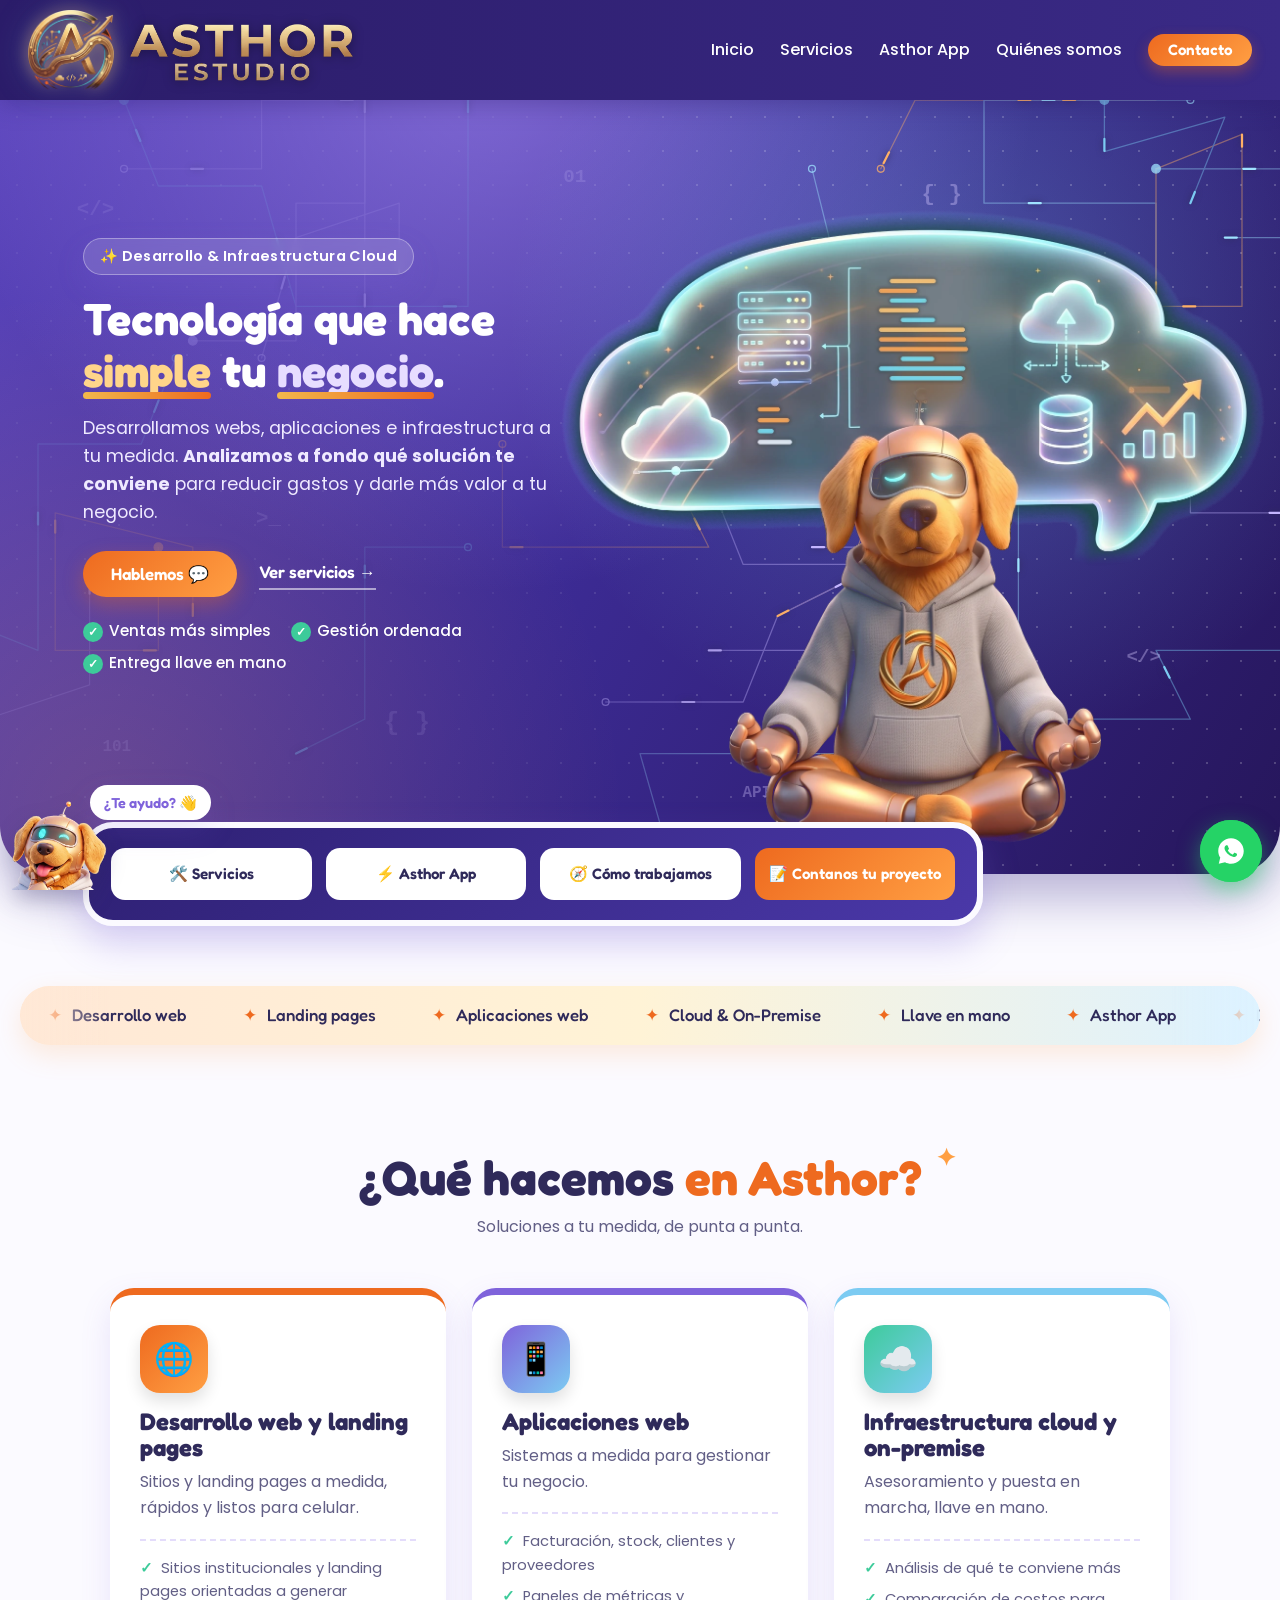
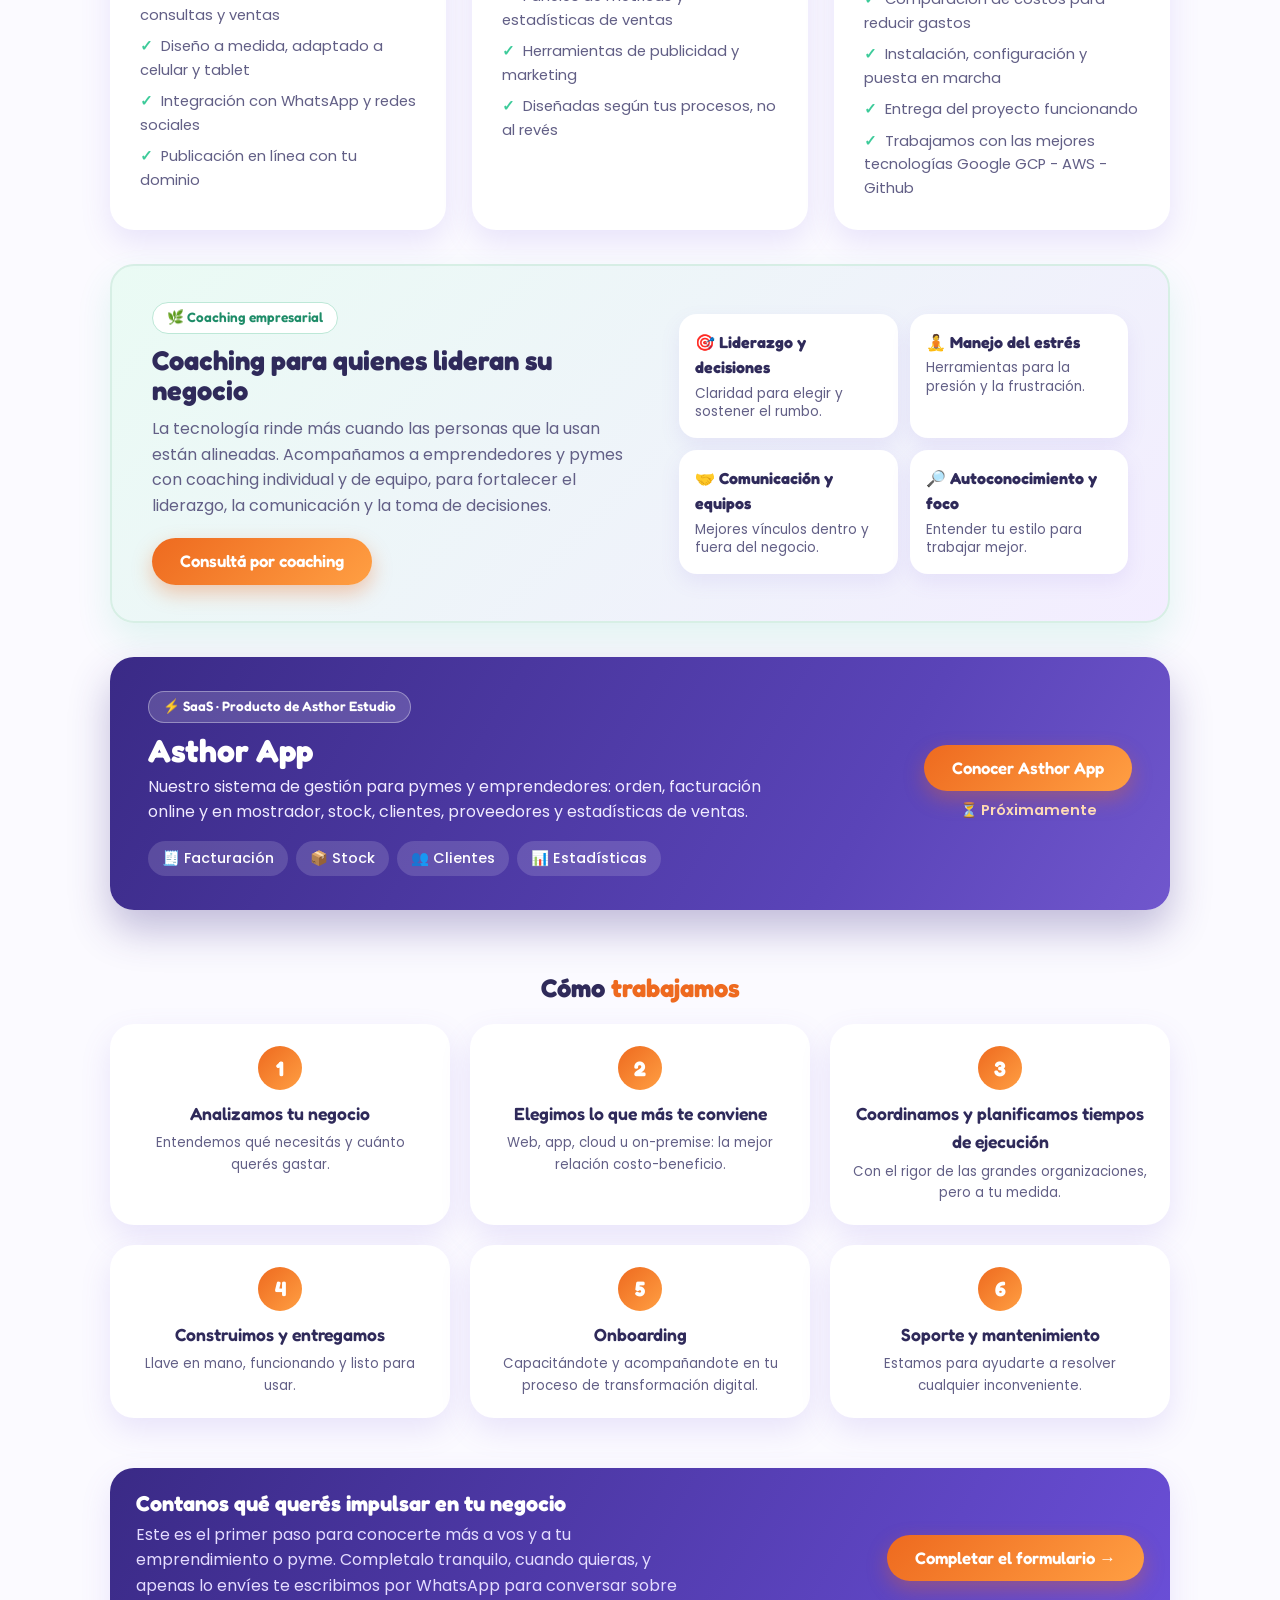
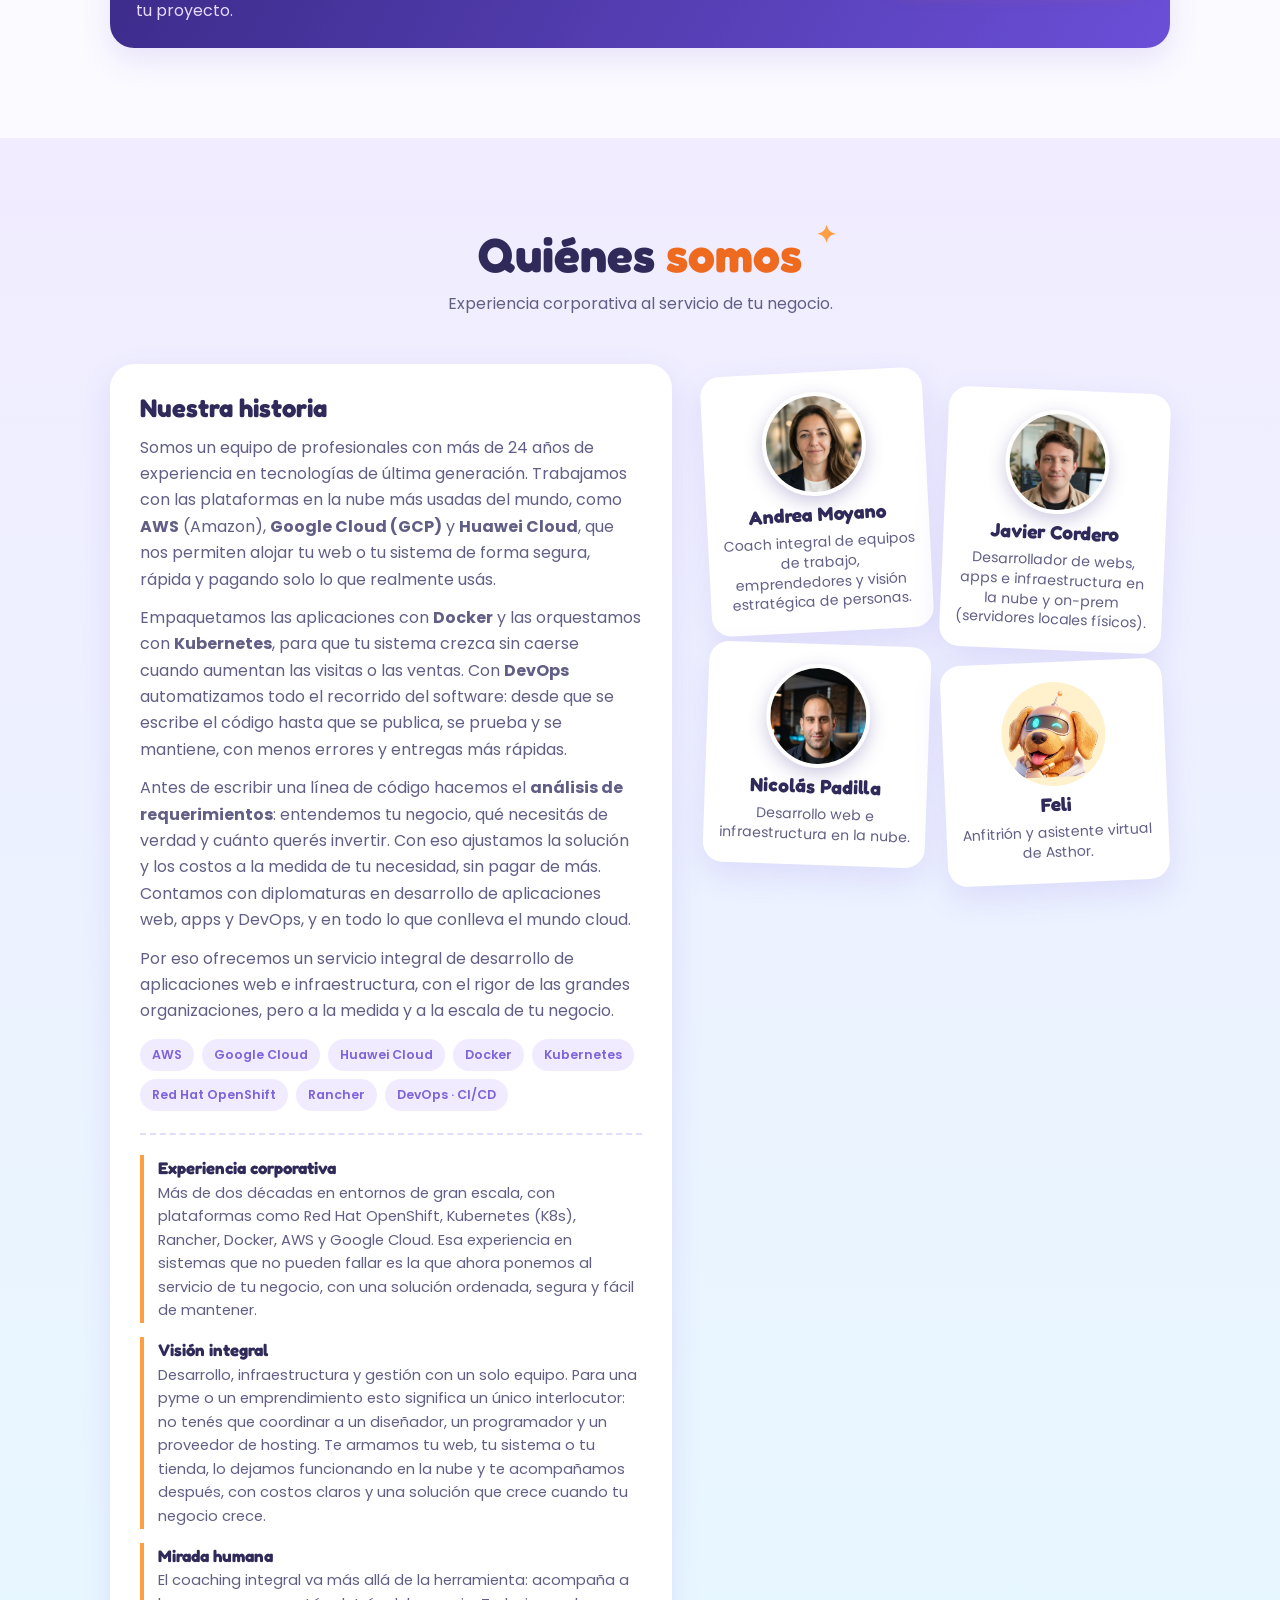
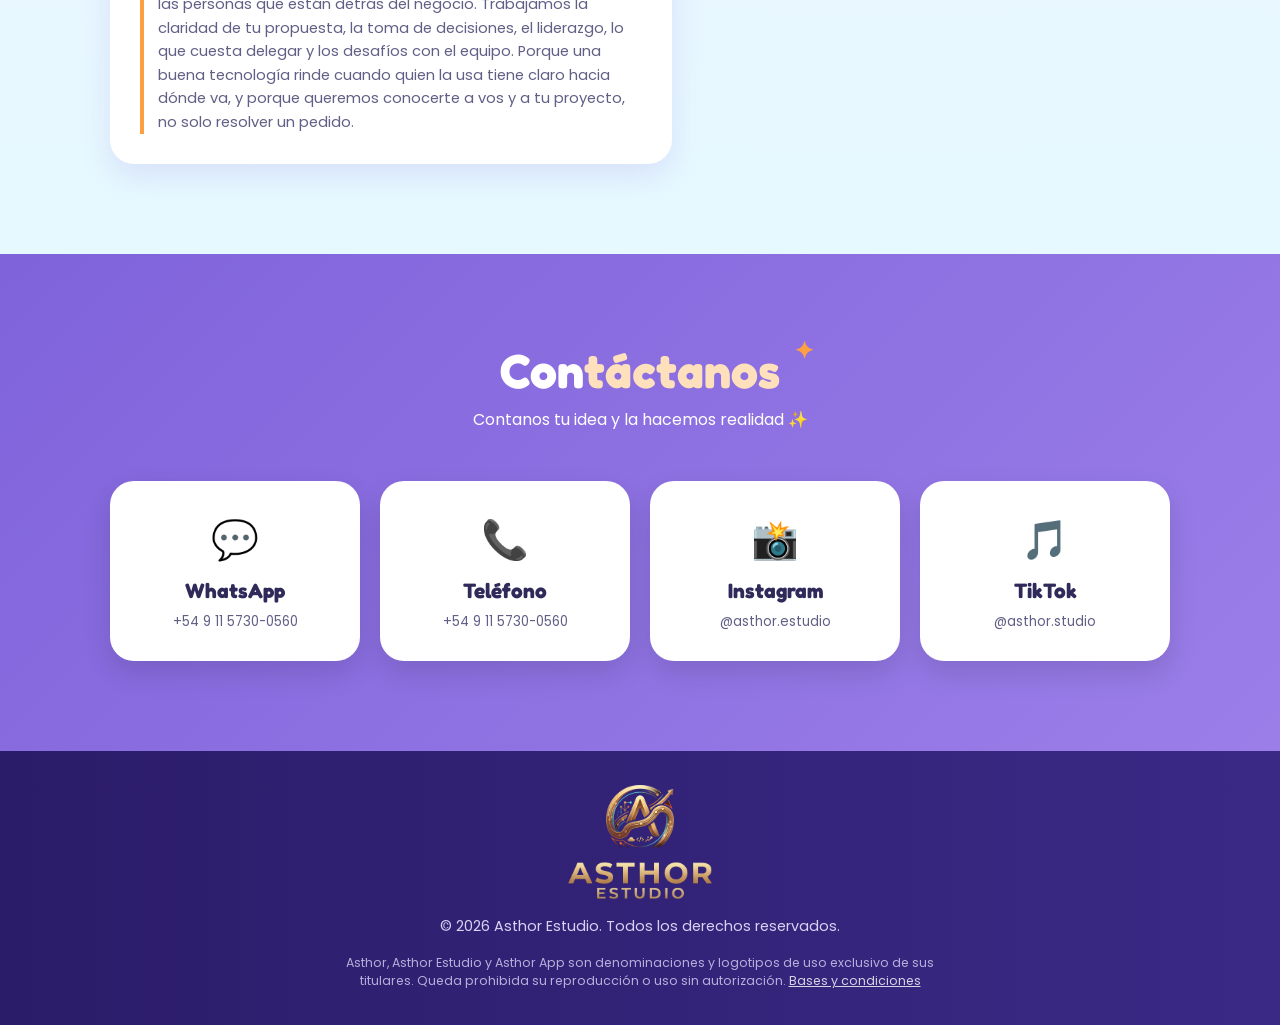
==== commit 61e717ad: "Actualizacion web: historias, equipo, formularios, bases y condiciones" ====
--- a/index.html
+++ b/index.html
@@ -64,6 +64,7 @@
         <a href="#servicios">🛠️ Servicios</a>
         <a href="asthor-app.html">⚡ Asthor App</a>
         <a href="#proceso">🧭 Cómo trabajamos</a>
+        <a href="formulario.html" class="q-hot">📝 Contanos tu proyecto</a>
       </nav>
     </section>
 
@@ -134,7 +135,7 @@
           </div>
           <div class="sb-cta">
             <a class="btn btn-primary" href="asthor-app.html">Conocer Asthor App</a>
-            <span>14 días gratis</span>
+            <span>⏳ Próximamente</span>
           </div>
         </div>
 
@@ -147,6 +148,13 @@
           <li class="reveal"><b>5</b><span>Onboarding</span><small>Capacitándote y acompañandote en tu proceso de transformación digital.</small></li>
           <li class="reveal"><b>6</b><span>Soporte y mantenimiento</span><small>Estamos para ayudarte a resolver cualquier inconveniente.</small></li>
         </ol>
+        <div class="form-cta reveal">
+          <div>
+            <h4>Contanos qué querés impulsar en tu negocio</h4>
+            <p>Este es el primer paso para conocerte más a vos y a tu emprendimiento o pyme. Completalo tranquilo, cuando quieras, y apenas lo envíes te escribimos por WhatsApp para conversar sobre tu proyecto.</p>
+          </div>
+          <a class="btn btn-primary" href="formulario.html">Completar el formulario →</a>
+        </div>
       </div>
     </section>
 
@@ -159,28 +167,34 @@
         <div class="about">
           <div class="story reveal">
             <h3>Nuestra historia</h3>
-            <p>Somos un equipo de profesionales licenciados en sistemas y coaches empresariales, con más de 20 años de experiencia en el mundo corporativo.</p>
-            <p>Asthor Estudio nace de una necesidad concreta: las pymes y los emprendedores necesitan vender sus servicios y gestionar sus ventas, su stock y sus métricas, pero pocas veces cuentan con un socio tecnológico que los acompañe de punta a punta.</p>
+            <p>Somos un equipo de profesionales con más de 24 años de experiencia en tecnologías de última generación. Trabajamos con las plataformas en la nube más usadas del mundo, como <b>AWS</b> (Amazon), <b>Google Cloud (GCP)</b> y <b>Huawei Cloud</b>, que nos permiten alojar tu web o tu sistema de forma segura, rápida y pagando solo lo que realmente usás.</p>
+            <p>Empaquetamos las aplicaciones con <b>Docker</b> y las orquestamos con <b>Kubernetes</b>, para que tu sistema crezca sin caerse cuando aumentan las visitas o las ventas. Con <b>DevOps</b> automatizamos todo el recorrido del software: desde que se escribe el código hasta que se publica, se prueba y se mantiene, con menos errores y entregas más rápidas.</p>
+            <p>Antes de escribir una línea de código hacemos el <b>análisis de requerimientos</b>: entendemos tu negocio, qué necesitás de verdad y cuánto querés invertir. Con eso ajustamos la solución y los costos a la medida de tu necesidad, sin pagar de más. Contamos con diplomaturas en desarrollo de aplicaciones web, apps y DevOps, y en todo lo que conlleva el mundo cloud.</p>
             <p>Por eso ofrecemos un servicio integral de desarrollo de aplicaciones web e infraestructura, con el rigor de las grandes organizaciones, pero a la medida y a la escala de tu negocio.</p>
+            <ul class="tech-chips" aria-label="Tecnologías con las que trabajamos"><li>AWS</li><li>Google Cloud</li><li>Huawei Cloud</li><li>Docker</li><li>Kubernetes</li><li>Red Hat OpenShift</li><li>Rancher</li><li>DevOps · CI/CD</li></ul>
             <ul class="pillars">
-              <li><b>Experiencia corporativa</b><span>Más de dos décadas en entornos de gran escala.</span></li>
-              <li><b>Visión integral</b><span>Desarrollo, infraestructura y gestión con un solo equipo.</span></li>
-              <li><b>Mirada humana</b><span>Coaching integral para entender a las personas detrás del negocio.</span></li>
+              <li><b>Experiencia corporativa</b><span>Más de dos décadas en entornos de gran escala, con plataformas como Red Hat OpenShift, Kubernetes (K8s), Rancher, Docker, AWS y Google Cloud. Esa experiencia en sistemas que no pueden fallar es la que ahora ponemos al servicio de tu negocio, con una solución ordenada, segura y fácil de mantener.</span></li>
+              <li><b>Visión integral</b><span>Desarrollo, infraestructura y gestión con un solo equipo. Para una pyme o un emprendimiento esto significa un único interlocutor: no tenés que coordinar a un diseñador, un programador y un proveedor de hosting. Te armamos tu web, tu sistema o tu tienda, lo dejamos funcionando en la nube y te acompañamos después, con costos claros y una solución que crece cuando tu negocio crece.</span></li>
+              <li><b>Mirada humana</b><span>El coaching integral va más allá de la herramienta: acompaña a las personas que están detrás del negocio. Trabajamos la claridad de tu propuesta, la toma de decisiones, el liderazgo, lo que cuesta delegar y los desafíos con el equipo. Porque una buena tecnología rinde cuando quien la usa tiene claro hacia dónde va, y porque queremos conocerte a vos y a tu proyecto, no solo resolver un pedido.</span></li>
             </ul>
           </div>
 
           <div class="team">
             <div class="member reveal">
-              <div class="avatar" style="--g:linear-gradient(135deg,#7F63DB,#9B7EE8)"><b>AM</b></div>
-              <h4>Andrea Moyano</h4><p>Fundadora y CEO · Coach integral de individuos y empresas.</p>
-            </div>
-            <div class="member reveal">
-              <div class="avatar" style="--g:linear-gradient(135deg,#EE6A1F,#FF9F43)"><b>JC</b></div>
-              <h4>Javier Cordero</h4><p>Cofundador y COO · Licenciado en Sistemas y especialista en infraestructura cloud, con 24 años de experiencia en el mundo corporativo y formación continua en capacitaciones en tecnología de última generación.</p>
+              <div class="avatar photo"><img src="img/andrea.webp" width="480" height="480" alt="Andrea Moyano" loading="lazy"></div>
+              <h4>Andrea Moyano</h4><p>Coach integral de equipos de trabajo, emprendedores y visión estratégica de personas.</p>
+            </div>
+            <div class="member reveal">
+              <div class="avatar photo"><img src="img/javier.webp" width="480" height="480" alt="Javier Cordero" loading="lazy"></div>
+              <h4>Javier Cordero</h4><p>Desarrollador de webs, apps e infraestructura en la nube y on-prem (servidores locales físicos).</p>
+            </div>
+            <div class="member reveal">
+              <div class="avatar photo"><img src="img/nico.webp" width="480" height="480" alt="Nicolás Padilla" loading="lazy"></div>
+              <h4>Nicolás Padilla</h4><p>Desarrollo web e infraestructura en la nube.</p>
             </div>
             <div class="member reveal">
               <div class="avatar feli-mini"><img src="img/feli-head.webp" width="360" height="333" alt="Feli" loading="lazy"></div>
-              <h4>Feli</h4><p>Anfitrión de Asthor y asistente virtual, él te ayudará a navegar por nuestro universo y resolver tus dudas.</p>
+              <h4>Feli</h4><p>Anfitrión y asistente virtual de Asthor.</p>
             </div>
           </div>
         </div>
@@ -205,6 +219,7 @@
   <footer class="footer">
     <img class="foot-logo" src="img/asthor-mark.webp" width="700" height="650" alt=""><img class="foot-word" src="img/asthor-word.webp" width="816" height="227" alt="Asthor Estudio">
     <p>© <span id="year"></span> Asthor Estudio. Todos los derechos reservados.</p>
+    <p class="legal">Asthor, Asthor Estudio y Asthor App son denominaciones y logotipos de uso exclusivo de sus titulares. Queda prohibida su reproducción o uso sin autorización. <a href="terminos.html">Bases y condiciones</a></p>
   </footer>
 
   <!-- WHATSAPP FLOTANTE -->
--- a/styles.css
+++ b/styles.css
@@ -553,3 +553,40 @@
 .backed{max-width:760px;margin:16px auto 0;text-align:center;font-weight:500;color:var(--ink);background:#F3EDFF;border-radius:16px;padding:14px 18px}
 
 [hidden]{display:none!important}
+
+.menu a.form-btn{background:linear-gradient(135deg,var(--coral),var(--orange));color:#fff}
+
+/* ===== Equipo en collage (todos iguales) ===== */
+.team{display:grid;grid-template-columns:1fr 1fr;gap:18px 16px;padding:8px 4px}
+.member{grid-template-columns:1fr;justify-items:center;text-align:center;row-gap:8px;padding:20px 14px;min-height:210px;transition:rotate .3s,translate .3s,box-shadow .3s}
+.member h4{align-self:auto}
+.member p{align-self:auto}
+.member:nth-child(1){rotate:-3deg}
+.member:nth-child(2){rotate:2.5deg;translate:0 18px}
+.member:nth-child(3){rotate:2deg;translate:0 -6px}
+.member:nth-child(4){rotate:-2.5deg;translate:0 12px}
+.member:hover{transform:none;rotate:0deg;translate:0 -4px;z-index:2}
+@media (max-width:520px){.team{gap:14px 10px}.member{padding:16px 10px;min-height:0}.member p{font-size:.8rem}}
+.footer .legal{max-width:640px;font-size:.78rem;opacity:.8;line-height:1.5}
+.footer .legal a{color:#fff;text-decoration:underline}
+
+/* ===== Historia ampliada, fotos, formulario destacado ===== */
+.avatar.photo{padding:0;background:#fff;width:104px;height:104px;border:4px solid #fff;box-shadow:0 6px 18px rgba(58,42,134,.25)}
+.avatar.photo img{width:100%;height:100%;object-fit:cover;display:block}
+.member .avatar.feli-mini{width:104px;height:104px}
+.story p{line-height:1.65}
+.tech-chips{list-style:none;display:flex;flex-wrap:wrap;gap:8px;padding:0;margin:14px 0 6px}
+.tech-chips li{font-size:.78rem;font-weight:600;color:var(--violet);background:#F1EBFF;border-radius:999px;padding:6px 12px}
+.pillars li span{display:block;line-height:1.6}
+.quick .q-hot{background:linear-gradient(135deg,var(--coral),var(--orange));color:#fff}
+.form-cta{display:flex;align-items:center;justify-content:space-between;gap:20px;flex-wrap:wrap;margin-top:40px;padding:24px 26px;border-radius:var(--r);background:linear-gradient(120deg,#3A2A86,#6B4FD8);color:#fff;box-shadow:var(--shadow)}
+.form-cta h4{font-family:Fredoka,sans-serif;font-size:1.35rem;margin:0 0 6px;color:#fff}
+.form-cta p{margin:0;color:#E4DCFF;max-width:560px}
+.form-cta div{flex:1;min-width:240px}
+@media (max-width:520px){.avatar.photo,.member .avatar.feli-mini{width:84px;height:84px}}
+.team{position:sticky;top:110px}
+.quick{grid-template-columns:repeat(4,1fr);width:min(900px,74%);gap:14px;padding:20px 22px}
+.quick a{font-size:.95rem;text-align:center}
+@media (max-width:820px){.quick{grid-template-columns:1fr 1fr;width:94%}}
+@media (max-width:520px){.quick{grid-template-columns:1fr}}
+@media (max-width:820px){.team{position:static}}
